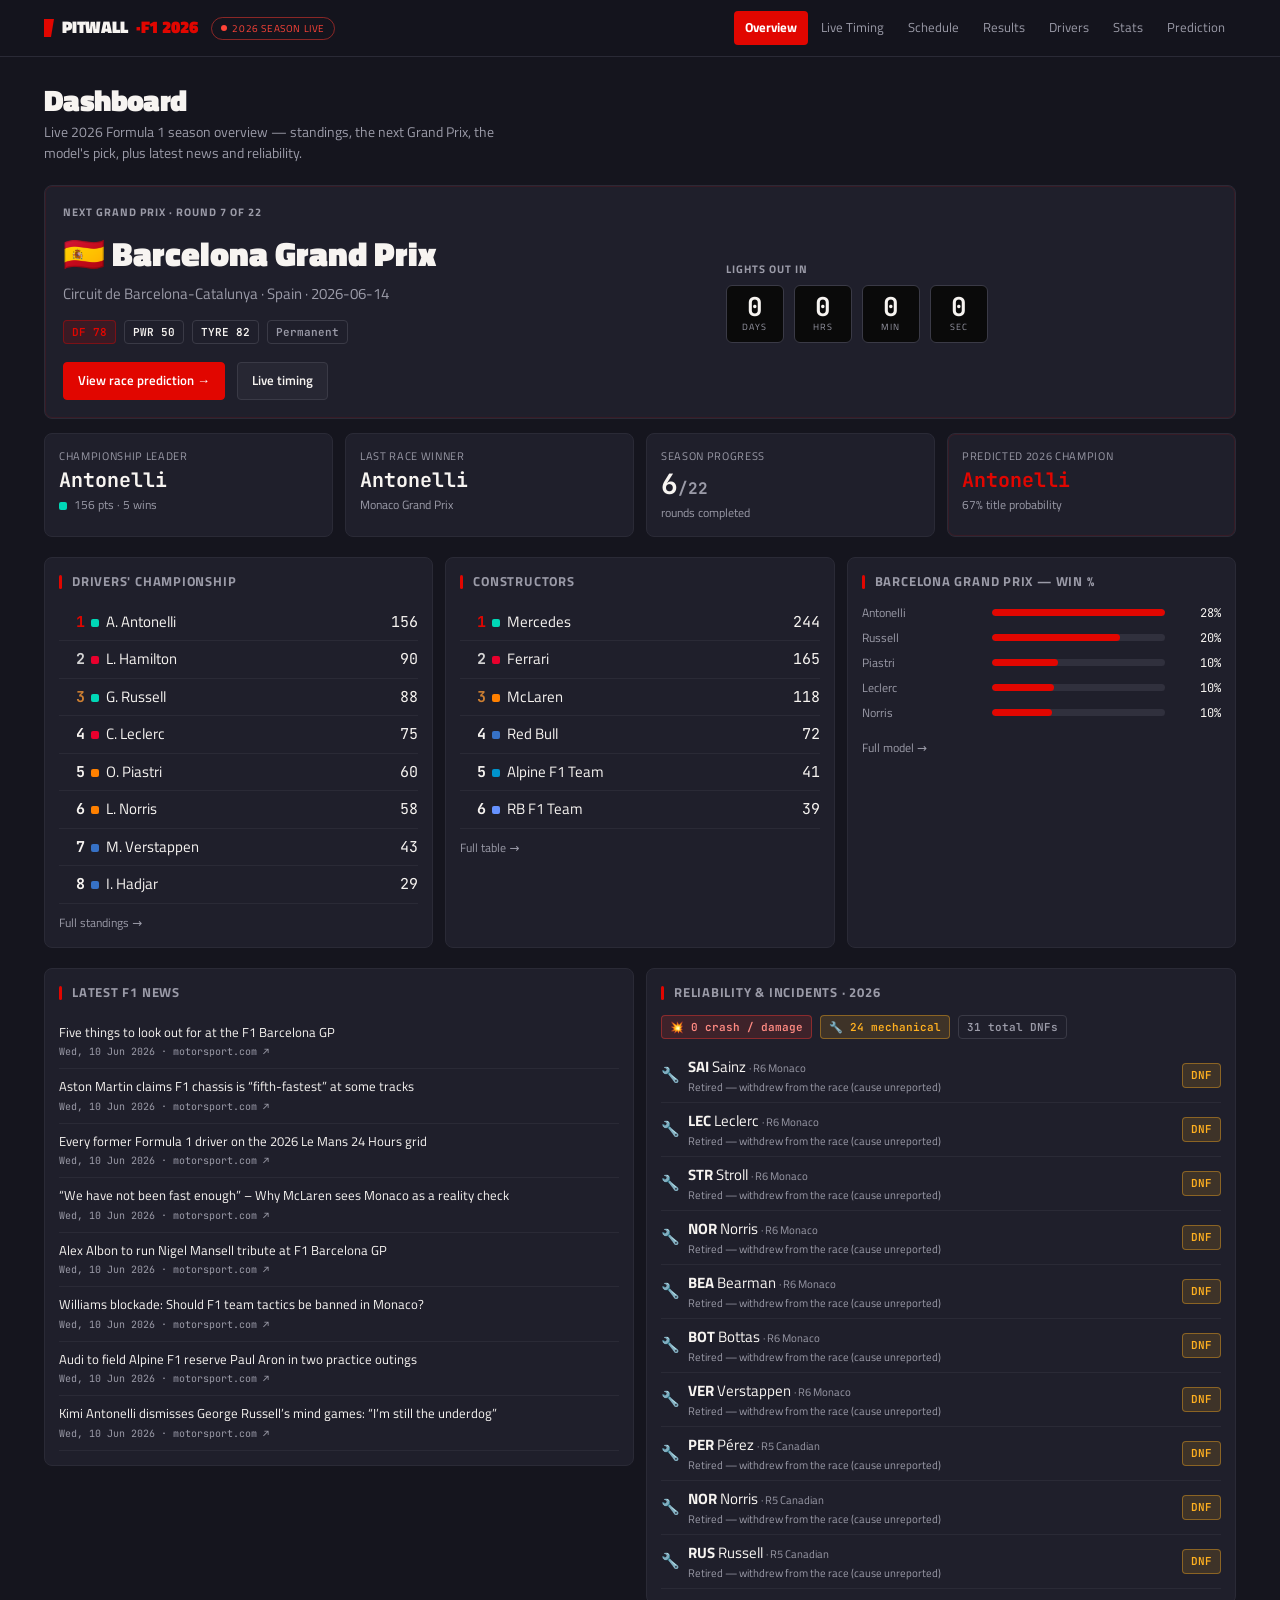
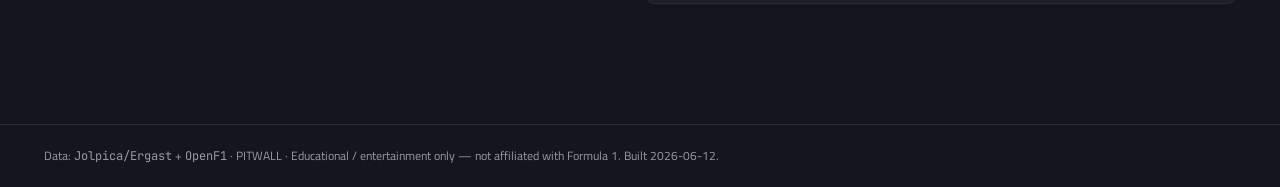
==== site/index.html @ 243bbf62 "PITWALL F1 2026 dashboard — live data, race replay, prediction model, daily auto-refresh Co-Authored" ====
<!DOCTYPE html>
<html lang="en">
<head>
<meta charset="utf-8">
<meta name="viewport" content="width=device-width,initial-scale=1">
<title>PITWALL F1 · Dashboard</title>
<link rel="preconnect" href="https://fonts.googleapis.com">
<link rel="preconnect" href="https://fonts.gstatic.com" crossorigin>
<link href="https://fonts.googleapis.com/css2?family=Titillium+Web:wght@400;600;700;900&family=JetBrains+Mono:wght@500;700&display=swap" rel="stylesheet">
<link rel="stylesheet" href="assets/theme.css">

</head>
<body>
<header><div class="wrap hbar">
  <a class="logo" href="index.html"><span class="sq"></span>PITWALL<span class="mk">·F1 2026</span></a>
  <span class="live-badge">2026 Season Live</span>
  <button class="menu-btn" onclick="toggleMenu()">≡</button>
  <nav class="tabs"><a href="index.html" class="active">Overview</a><a href="live-timing.html">Live Timing</a><a href="schedule.html">Schedule</a><a href="results.html">Results</a><a href="drivers.html">Drivers</a><a href="driver-stats.html">Stats</a><a href="prediction.html">Prediction</a></nav>
</div></header>
<main><div class="wrap">
<div class="page-head"><div><h1>Dashboard</h1><p>Live 2026 Formula 1 season overview — standings, the next Grand Prix, the model's pick, plus latest news and reliability.</p></div></div>
    <div class="card glow card-pad" style="display:grid;grid-template-columns:1.3fr 1fr;gap:24px;align-items:center">
      <div>
        <div class="caps">Next Grand Prix · Round 7 of 22</div>
        <h1 style="font-size:34px;font-weight:800;margin:8px 0 4px">🇪🇸 Barcelona Grand Prix</h1>
        <div class="muted">Circuit de Barcelona-Catalunya · Spain · 2026-06-14</div>
        <div class="flex gap8 wrap-f" style="margin-top:14px">
          <span class="chip lime">DF 78</span>
          <span class="chip">PWR 50</span>
          <span class="chip">TYRE 82</span>
          <span class="chip dim">Permanent</span>
        </div>
        <div style="margin-top:18px" class="flex gap12 wrap-f">
          <a class="btn primary" href="prediction.html">View race prediction →</a>
          <a class="btn" href="live-timing.html">Live timing</a>
        </div>
      </div>
      <div>
        <div class="caps" style="margin-bottom:8px">Lights out in</div>
        <div class="countdown" id="cd"></div>
      </div>
    </div>
    <div class="grid g4" style="margin-top:14px">
      <div class="card kpi"><span class="k-label">Championship Leader</span>
        <span class="k-val sm">Antonelli</span>
        <span class="k-sub"><span class="teamdot" style="--c:#00D7B6"></span>156 pts · 5 wins</span></div>
      <div class="card kpi"><span class="k-label">Last Race Winner</span>
        <span class="k-val sm">Antonelli</span>
        <span class="k-sub">Monaco Grand Prix</span></div>
      <div class="card kpi"><span class="k-label">Season Progress</span>
        <span class="k-val">6<span class="muted" style="font-size:16px">/22</span></span>
        <span class="k-sub">rounds completed</span></div>
      <div class="card kpi glow"><span class="k-label">Predicted 2026 Champion</span>
        <span class="k-val sm lime">Antonelli</span>
        <span class="k-sub">67% title probability</span></div>
    </div>
    <div class="grid g3" style="margin-top:20px">
      <div class="card"><div class="sec-title" style="margin-top:0">Drivers' Championship</div><div class="row" style="display:grid;grid-template-columns:24px 1fr auto;gap:8px;align-items:center;padding:7px 0;border-bottom:1px solid var(--outline-2)"><span class="pos pos-1">1</span><span><span class="teamdot" style="--c:#00D7B6"></span>A. Antonelli</span><span class="mono">156</span></div><div class="row" style="display:grid;grid-template-columns:24px 1fr auto;gap:8px;align-items:center;padding:7px 0;border-bottom:1px solid var(--outline-2)"><span class="pos pos-2">2</span><span><span class="teamdot" style="--c:#E8002D"></span>L. Hamilton</span><span class="mono">90</span></div><div class="row" style="display:grid;grid-template-columns:24px 1fr auto;gap:8px;align-items:center;padding:7px 0;border-bottom:1px solid var(--outline-2)"><span class="pos pos-3">3</span><span><span class="teamdot" style="--c:#00D7B6"></span>G. Russell</span><span class="mono">88</span></div><div class="row" style="display:grid;grid-template-columns:24px 1fr auto;gap:8px;align-items:center;padding:7px 0;border-bottom:1px solid var(--outline-2)"><span class="pos pos-0">4</span><span><span class="teamdot" style="--c:#E8002D"></span>C. Leclerc</span><span class="mono">75</span></div><div class="row" style="display:grid;grid-template-columns:24px 1fr auto;gap:8px;align-items:center;padding:7px 0;border-bottom:1px solid var(--outline-2)"><span class="pos pos-0">5</span><span><span class="teamdot" style="--c:#FF8000"></span>O. Piastri</span><span class="mono">60</span></div><div class="row" style="display:grid;grid-template-columns:24px 1fr auto;gap:8px;align-items:center;padding:7px 0;border-bottom:1px solid var(--outline-2)"><span class="pos pos-0">6</span><span><span class="teamdot" style="--c:#FF8000"></span>L. Norris</span><span class="mono">58</span></div><div class="row" style="display:grid;grid-template-columns:24px 1fr auto;gap:8px;align-items:center;padding:7px 0;border-bottom:1px solid var(--outline-2)"><span class="pos pos-0">7</span><span><span class="teamdot" style="--c:#3671C6"></span>M. Verstappen</span><span class="mono">43</span></div><div class="row" style="display:grid;grid-template-columns:24px 1fr auto;gap:8px;align-items:center;padding:7px 0;border-bottom:1px solid var(--outline-2)"><span class="pos pos-0">8</span><span><span class="teamdot" style="--c:#3671C6"></span>I. Hadjar</span><span class="mono">29</span></div>
        <a class="muted" style="font-size:12px;display:inline-block;margin-top:10px" href="results.html#standings">Full standings →</a></div>
      <div class="card"><div class="sec-title" style="margin-top:0">Constructors</div><div class="row" style="display:grid;grid-template-columns:24px 1fr auto;gap:8px;align-items:center;padding:7px 0;border-bottom:1px solid var(--outline-2)"><span class="pos pos-1">1</span><span><span class="teamdot" style="--c:#00D7B6"></span>Mercedes</span><span class="mono">244</span></div><div class="row" style="display:grid;grid-template-columns:24px 1fr auto;gap:8px;align-items:center;padding:7px 0;border-bottom:1px solid var(--outline-2)"><span class="pos pos-2">2</span><span><span class="teamdot" style="--c:#E8002D"></span>Ferrari</span><span class="mono">165</span></div><div class="row" style="display:grid;grid-template-columns:24px 1fr auto;gap:8px;align-items:center;padding:7px 0;border-bottom:1px solid var(--outline-2)"><span class="pos pos-3">3</span><span><span class="teamdot" style="--c:#FF8000"></span>McLaren</span><span class="mono">118</span></div><div class="row" style="display:grid;grid-template-columns:24px 1fr auto;gap:8px;align-items:center;padding:7px 0;border-bottom:1px solid var(--outline-2)"><span class="pos pos-0">4</span><span><span class="teamdot" style="--c:#3671C6"></span>Red Bull</span><span class="mono">72</span></div><div class="row" style="display:grid;grid-template-columns:24px 1fr auto;gap:8px;align-items:center;padding:7px 0;border-bottom:1px solid var(--outline-2)"><span class="pos pos-0">5</span><span><span class="teamdot" style="--c:#0093CC"></span>Alpine F1 Team</span><span class="mono">41</span></div><div class="row" style="display:grid;grid-template-columns:24px 1fr auto;gap:8px;align-items:center;padding:7px 0;border-bottom:1px solid var(--outline-2)"><span class="pos pos-0">6</span><span><span class="teamdot" style="--c:#6692FF"></span>RB F1 Team</span><span class="mono">39</span></div>
        <a class="muted" style="font-size:12px;display:inline-block;margin-top:10px" href="results.html#standings">Full table →</a></div>
      <div class="card"><div class="sec-title" style="margin-top:0">Barcelona Grand Prix — Win %</div><div class="barrow"><span class="blabel">Antonelli</span><span class="bar "><i style="width:100%"></i></span><span class="bval">28%</span></div><div class="barrow"><span class="blabel">Russell</span><span class="bar "><i style="width:74%"></i></span><span class="bval">20%</span></div><div class="barrow"><span class="blabel">Piastri</span><span class="bar "><i style="width:38%"></i></span><span class="bval">10%</span></div><div class="barrow"><span class="blabel">Leclerc</span><span class="bar "><i style="width:36%"></i></span><span class="bval">10%</span></div><div class="barrow"><span class="blabel">Norris</span><span class="bar "><i style="width:35%"></i></span><span class="bval">10%</span></div>
        <a class="muted" style="font-size:12px;display:inline-block;margin-top:10px" href="prediction.html">Full model →</a></div>
    </div>
    <div class="grid g2" style="margin-top:20px;align-items:start">
      <div class="card"><div class="sec-title" style="margin-top:0">Latest F1 News</div>
        <a class="ev" href="https://www.motorsport.com/f1/news/five-things-to-look-out-for-at-the-f1-barcelona-gp/10828871/?utm_source=RSS&amp;utm_medium=referral&amp;utm_campaign=RSS-F1&amp;utm_term=News&amp;utm_content=www" target="_blank" rel="noopener noreferrer" style="display:block;padding:9px 0;border-bottom:1px solid var(--outline-2);text-decoration:none"><div style="font-size:13px;line-height:1.35">Five things to look out for at the F1 Barcelona GP</div><div class="muted mono" style="font-size:10px;margin-top:3px">Wed, 10 Jun 2026 · motorsport.com ↗</div></a><a class="ev" href="https://www.motorsport.com/f1/news/aston-martin-our-f1-chassis-is-fifth-fastest-at-some-tracks/10828533/?utm_source=RSS&amp;utm_medium=referral&amp;utm_campaign=RSS-F1&amp;utm_term=News&amp;utm_content=www" target="_blank" rel="noopener noreferrer" style="display:block;padding:9px 0;border-bottom:1px solid var(--outline-2);text-decoration:none"><div style="font-size:13px;line-height:1.35">Aston Martin claims F1 chassis is “fifth-fastest” at some tracks</div><div class="muted mono" style="font-size:10px;margin-top:3px">Wed, 10 Jun 2026 · motorsport.com ↗</div></a><a class="ev" href="https://www.motorsport.com/wec/news/all-former-formula-1-drivers-on-the-2026-le-mans-24-hours-grid/10828816/?utm_source=RSS&amp;utm_medium=referral&amp;utm_campaign=RSS-F1&amp;utm_term=News&amp;utm_content=www" target="_blank" rel="noopener noreferrer" style="display:block;padding:9px 0;border-bottom:1px solid var(--outline-2);text-decoration:none"><div style="font-size:13px;line-height:1.35">Every former Formula 1 driver on the 2026 Le Mans 24 Hours grid</div><div class="muted mono" style="font-size:10px;margin-top:3px">Wed, 10 Jun 2026 · motorsport.com ↗</div></a><a class="ev" href="https://www.motorsport.com/f1/news/we-have-not-been-fast-enough-why-mclaren-sees-monaco-as-a-reality-check/10828561/?utm_source=RSS&amp;utm_medium=referral&amp;utm_campaign=RSS-F1&amp;utm_term=News&amp;utm_content=www" target="_blank" rel="noopener noreferrer" style="display:block;padding:9px 0;border-bottom:1px solid var(--outline-2);text-decoration:none"><div style="font-size:13px;line-height:1.35">“We have not been fast enough” – Why McLaren sees Monaco as a reality check</div><div class="muted mono" style="font-size:10px;margin-top:3px">Wed, 10 Jun 2026 · motorsport.com ↗</div></a><a class="ev" href="https://www.motorsport.com/f1/news/alex-albon-to-run-nigel-mansell-tribute-at-f1-barcelona-gp/10828786/?utm_source=RSS&amp;utm_medium=referral&amp;utm_campaign=RSS-F1&amp;utm_term=News&amp;utm_content=www" target="_blank" rel="noopener noreferrer" style="display:block;padding:9px 0;border-bottom:1px solid var(--outline-2);text-decoration:none"><div style="font-size:13px;line-height:1.35">Alex Albon to run Nigel Mansell tribute at F1 Barcelona GP</div><div class="muted mono" style="font-size:10px;margin-top:3px">Wed, 10 Jun 2026 · motorsport.com ↗</div></a><a class="ev" href="https://www.motorsport.com/f1/news/williams-blockade-should-team-tactics-be-banned-in-monaco/10828752/?utm_source=RSS&amp;utm_medium=referral&amp;utm_campaign=RSS-F1&amp;utm_term=News&amp;utm_content=www" target="_blank" rel="noopener noreferrer" style="display:block;padding:9px 0;border-bottom:1px solid var(--outline-2);text-decoration:none"><div style="font-size:13px;line-height:1.35">Williams blockade: Should F1 team tactics be banned in Monaco?</div><div class="muted mono" style="font-size:10px;margin-top:3px">Wed, 10 Jun 2026 · motorsport.com ↗</div></a><a class="ev" href="https://www.motorsport.com/f1/news/audi-to-field-alpine-reserve-paul-aaron-in-two-formula-1-fp1-outings/10828745/?utm_source=RSS&amp;utm_medium=referral&amp;utm_campaign=RSS-F1&amp;utm_term=News&amp;utm_content=www" target="_blank" rel="noopener noreferrer" style="display:block;padding:9px 0;border-bottom:1px solid var(--outline-2);text-decoration:none"><div style="font-size:13px;line-height:1.35">Audi to field Alpine F1 reserve Paul Aron in two practice outings</div><div class="muted mono" style="font-size:10px;margin-top:3px">Wed, 10 Jun 2026 · motorsport.com ↗</div></a><a class="ev" href="https://www.motorsport.com/f1/news/kimi-antonelli-hits-back-at-george-russells-mind-games-im-still-the-underdog/10828644/?utm_source=RSS&amp;utm_medium=referral&amp;utm_campaign=RSS-F1&amp;utm_term=News&amp;utm_content=www" target="_blank" rel="noopener noreferrer" style="display:block;padding:9px 0;border-bottom:1px solid var(--outline-2);text-decoration:none"><div style="font-size:13px;line-height:1.35">Kimi Antonelli dismisses George Russell’s mind games: “I’m still the underdog”</div><div class="muted mono" style="font-size:10px;margin-top:3px">Wed, 10 Jun 2026 · motorsport.com ↗</div></a></div>
      <div class="card"><div class="sec-title" style="margin-top:0">Reliability &amp; Incidents · 2026</div>
        <div class="flex gap8 wrap-f" style="margin-bottom:10px">
          <span class="chip red">💥 0 crash / damage</span>
          <span class="chip amber">🔧 24 mechanical</span>
          <span class="chip dim">31 total DNFs</span>
        </div>
        <div class="ev" style="display:flex;gap:8px;padding:7px 0;border-bottom:1px solid var(--outline-2);align-items:center"><span>🔧</span><span style="flex:1"><b>SAI</b> Sainz <span class="muted" style="font-size:11px">· R6 Monaco</span><div class="muted" style="font-size:11px">Retired — withdrew from the race (cause unreported)</div></span><span class="chip amber">DNF</span></div><div class="ev" style="display:flex;gap:8px;padding:7px 0;border-bottom:1px solid var(--outline-2);align-items:center"><span>🔧</span><span style="flex:1"><b>LEC</b> Leclerc <span class="muted" style="font-size:11px">· R6 Monaco</span><div class="muted" style="font-size:11px">Retired — withdrew from the race (cause unreported)</div></span><span class="chip amber">DNF</span></div><div class="ev" style="display:flex;gap:8px;padding:7px 0;border-bottom:1px solid var(--outline-2);align-items:center"><span>🔧</span><span style="flex:1"><b>STR</b> Stroll <span class="muted" style="font-size:11px">· R6 Monaco</span><div class="muted" style="font-size:11px">Retired — withdrew from the race (cause unreported)</div></span><span class="chip amber">DNF</span></div><div class="ev" style="display:flex;gap:8px;padding:7px 0;border-bottom:1px solid var(--outline-2);align-items:center"><span>🔧</span><span style="flex:1"><b>NOR</b> Norris <span class="muted" style="font-size:11px">· R6 Monaco</span><div class="muted" style="font-size:11px">Retired — withdrew from the race (cause unreported)</div></span><span class="chip amber">DNF</span></div><div class="ev" style="display:flex;gap:8px;padding:7px 0;border-bottom:1px solid var(--outline-2);align-items:center"><span>🔧</span><span style="flex:1"><b>BEA</b> Bearman <span class="muted" style="font-size:11px">· R6 Monaco</span><div class="muted" style="font-size:11px">Retired — withdrew from the race (cause unreported)</div></span><span class="chip amber">DNF</span></div><div class="ev" style="display:flex;gap:8px;padding:7px 0;border-bottom:1px solid var(--outline-2);align-items:center"><span>🔧</span><span style="flex:1"><b>BOT</b> Bottas <span class="muted" style="font-size:11px">· R6 Monaco</span><div class="muted" style="font-size:11px">Retired — withdrew from the race (cause unreported)</div></span><span class="chip amber">DNF</span></div><div class="ev" style="display:flex;gap:8px;padding:7px 0;border-bottom:1px solid var(--outline-2);align-items:center"><span>🔧</span><span style="flex:1"><b>VER</b> Verstappen <span class="muted" style="font-size:11px">· R6 Monaco</span><div class="muted" style="font-size:11px">Retired — withdrew from the race (cause unreported)</div></span><span class="chip amber">DNF</span></div><div class="ev" style="display:flex;gap:8px;padding:7px 0;border-bottom:1px solid var(--outline-2);align-items:center"><span>🔧</span><span style="flex:1"><b>PER</b> Pérez <span class="muted" style="font-size:11px">· R5 Canadian</span><div class="muted" style="font-size:11px">Retired — withdrew from the race (cause unreported)</div></span><span class="chip amber">DNF</span></div><div class="ev" style="display:flex;gap:8px;padding:7px 0;border-bottom:1px solid var(--outline-2);align-items:center"><span>🔧</span><span style="flex:1"><b>NOR</b> Norris <span class="muted" style="font-size:11px">· R5 Canadian</span><div class="muted" style="font-size:11px">Retired — withdrew from the race (cause unreported)</div></span><span class="chip amber">DNF</span></div><div class="ev" style="display:flex;gap:8px;padding:7px 0;border-bottom:1px solid var(--outline-2);align-items:center"><span>🔧</span><span style="flex:1"><b>RUS</b> Russell <span class="muted" style="font-size:11px">· R5 Canadian</span><div class="muted" style="font-size:11px">Retired — withdrew from the race (cause unreported)</div></span><span class="chip amber">DNF</span></div>
      </div>
    </div>
</div></main>
<footer><div class="wrap">
  Data: <span class="mono">Jolpica/Ergast</span> + <span class="mono">OpenF1</span> ·
  PITWALL · Educational / entertainment only — not affiliated with Formula 1.
  Built 2026-06-12.
</div></footer>

<script src="assets/app.js"></script>
<script>var T=Date.parse('2026-06-14T13:00:00+00:00');function tick(){var s=Math.max(0,(T-Date.now())/1000);var dd=Math.floor(s/86400),h=Math.floor(s%86400/3600),m=Math.floor(s%3600/60),ss=Math.floor(s%60);var c=document.getElementById('cd');if(!c)return;c.innerHTML=[['Days',dd],['Hrs',h],['Min',m],['Sec',ss]].map(function(x){return '<div class=\'cd-cell\'><div class=\'v\'>'+x[1]+'</div><div class=\'l\'>'+x[0]+'</div></div>'}).join('');}tick();setInterval(tick,1000);</script>
</body>
</html>
---- site/assets/theme.css ----
/* ════════════════════════════════════════════════════════════════════════
   PITWALL — F1·26 design system
   formula1.com-inspired: F1 Red on carbon dark (#15151E), Titillium Web
   (closest open face to F1's display font) / JetBrains Mono for data.
   NOTE: --lime is the legacy token name for the PRIMARY ACCENT — it now
   carries F1 Red (#E10600) everywhere.
   ════════════════════════════════════════════════════════════════════════ */
:root{
  --bg:#15151E; --l1:#1F1F2B; --l2:#272733; --l3:#30303D;
  --on:#F7F4F1; --muted:#9B9BA8; --outline:#3a3a46; --outline-2:#2A2A36;
  --lime:#E10600; --lime2:#FF1801; --green:#27D45F; --red:#FF4438;
  --amber:#FFB020; --blue:#4781D7;
  --r-sm:4px; --r-md:6px; --r-lg:8px; --r-xl:12px;
  --maxw:1240px;
}
*{box-sizing:border-box;margin:0;padding:0}
html{scroll-behavior:smooth}
body{background:var(--bg);color:var(--on);font-family:'Titillium Web',system-ui,sans-serif;
  font-size:15px;line-height:1.5;-webkit-font-smoothing:antialiased}
a{color:inherit;text-decoration:none}
h1,h2,h3,.sora{font-family:'Titillium Web',sans-serif}
.mono{font-family:'JetBrains Mono',monospace}
.caps{font-family:'Titillium Web';font-weight:700;font-size:11px;letter-spacing:.09em;
  text-transform:uppercase;color:var(--muted)}
.wrap{max-width:var(--maxw);margin:0 auto;padding:0 24px}
.muted{color:var(--muted)} .lime{color:var(--lime)} .green{color:var(--green)}
.red{color:var(--red)} .right{text-align:right} .center{text-align:center}
.nowrap{white-space:nowrap}

/* ── header / nav ───────────────────────────────────────────────────────── */
header{position:sticky;top:0;z-index:100;backdrop-filter:blur(20px);
  background:rgba(21,21,30,.88);border-bottom:1px solid #2A2A36}
.hbar{display:flex;align-items:center;gap:14px;height:56px}
.logo{font-family:'Titillium Web';font-weight:800;font-size:17px;letter-spacing:-.01em;
  display:flex;align-items:center;gap:8px}
.logo .mk{color:var(--lime)}
.logo .sq{width:10px;height:18px;background:var(--lime);
  clip-path:polygon(0 0,100% 0,70% 100%,0% 100%);display:inline-block}
.live-badge{font-size:10px;color:var(--red);border:1px solid rgba(255,59,48,.5);
  border-radius:999px;padding:3px 9px;letter-spacing:.06em;text-transform:uppercase;
  animation:pulse 2s infinite;display:inline-flex;gap:5px;align-items:center}
.live-badge::before{content:"";width:6px;height:6px;border-radius:50%;background:var(--red)}
@keyframes pulse{0%,100%{opacity:1}50%{opacity:.45}}
nav.tabs{margin-left:auto;display:flex;gap:2px;flex-wrap:wrap}
nav.tabs a{color:var(--muted);font-size:13px;padding:7px 11px;border-radius:var(--r-sm);
  transition:.15s;white-space:nowrap}
nav.tabs a:hover{color:var(--on);background:var(--l1)}
nav.tabs a.active{color:#fff;background:var(--lime);font-weight:700}
.menu-btn{display:none;margin-left:auto;background:var(--l1);border:1px solid var(--outline);
  color:var(--on);border-radius:var(--r-sm);padding:6px 10px;font-size:18px;cursor:pointer}

/* ── page scaffolding ───────────────────────────────────────────────────── */
main{padding:28px 0 80px}
.page-head{display:flex;align-items:flex-end;justify-content:space-between;
  gap:16px;margin-bottom:22px;flex-wrap:wrap}
.page-head h1{font-size:30px;font-weight:800;letter-spacing:-.02em;line-height:1.05}
.page-head p{color:var(--muted);font-size:14px;margin-top:4px;max-width:60ch}
.sec-title{font-family:'Titillium Web';font-weight:700;font-size:13px;letter-spacing:.06em;
  text-transform:uppercase;color:var(--muted);margin:26px 0 12px;
  display:flex;align-items:center;gap:10px}
.sec-title::before{content:"";width:3px;height:14px;background:var(--lime);border-radius:2px}

/* ── cards / grid ───────────────────────────────────────────────────────── */
.grid{display:grid;gap:12px}
.g2{grid-template-columns:repeat(2,1fr)} .g3{grid-template-columns:repeat(3,1fr)}
.g4{grid-template-columns:repeat(4,1fr)} .g6{grid-template-columns:repeat(6,1fr)}
.card{background:var(--l1);border:1px solid var(--outline-2);border-radius:var(--r-lg);
  padding:14px}
.card.glow{box-shadow:inset 0 0 0 1px rgba(225,6,0,.12)}
.card-pad{padding:18px}
.kpi{display:flex;flex-direction:column;gap:6px}
.kpi .k-label{font-size:11px;letter-spacing:.06em;text-transform:uppercase;color:var(--muted)}
.kpi .k-val{font-family:'JetBrains Mono';font-size:28px;font-weight:700;line-height:1}
.kpi .k-sub{font-size:12px;color:var(--muted)}
.kpi .k-val.sm{font-size:20px}

/* ── chips / badges ─────────────────────────────────────────────────────── */
.chip{display:inline-flex;align-items:center;gap:5px;font-family:'JetBrains Mono';
  font-size:11px;font-weight:600;padding:3px 8px;border-radius:var(--r-sm);
  border:1px solid var(--outline);color:var(--on);white-space:nowrap}
.chip.lime{background:rgba(225,6,0,.14);border-color:rgba(225,6,0,.4);color:var(--lime)}
.chip.green{background:rgba(0,255,102,.14);border-color:rgba(0,255,102,.4);color:var(--green)}
.chip.red{background:rgba(255,59,48,.14);border-color:rgba(255,59,48,.4);color:#ff8a82}
.chip.amber{background:rgba(255,176,32,.14);border-color:rgba(255,176,32,.4);color:var(--amber)}
.chip.dim{color:var(--muted)}
/* tyre compounds */
.tyre{display:inline-flex;align-items:center;justify-content:center;width:22px;height:22px;
  border-radius:50%;font-family:'JetBrains Mono';font-size:10px;font-weight:700;
  border:2px solid;background:#111}
.tyre.SOFT{border-color:#ff3b30;color:#ff6b62}
.tyre.MEDIUM{border-color:#ffd60a;color:#ffe14d}
.tyre.HARD{border-color:#e5e2e1;color:#fff}
.tyre.INTERMEDIATE{border-color:#00d563;color:#3dffa0}
.tyre.WET{border-color:#3b9bff;color:#7bc0ff}

/* driver number badge avatar (photos aren't in the API) */
.dbadge{width:44px;height:44px;border-radius:var(--r-md);display:flex;align-items:center;
  justify-content:center;font-family:'JetBrains Mono';font-weight:700;font-size:18px;
  color:#fff;position:relative;flex:0 0 auto;
  background:linear-gradient(135deg,var(--c,#333),#111);border:1px solid rgba(255,255,255,.12)}
.dbadge.lg{width:72px;height:72px;font-size:30px;border-radius:var(--r-lg)}
.dbadge .bar{position:absolute;left:0;top:0;bottom:0;width:4px;background:var(--c,#888);
  border-radius:var(--r-md) 0 0 var(--r-md)}

/* ── tables ─────────────────────────────────────────────────────────────── */
.tbl-wrap{overflow-x:auto;border:1px solid var(--outline-2);border-radius:var(--r-lg)}
table{border-collapse:collapse;width:100%;font-size:13px}
thead th{font-family:'Titillium Web';font-weight:700;font-size:10.5px;letter-spacing:.07em;
  text-transform:uppercase;color:var(--muted);text-align:left;padding:10px 12px;
  background:var(--l1);position:sticky;top:0;border-bottom:1px solid var(--outline)}
tbody td{padding:9px 12px;border-bottom:1px solid var(--outline-2)}
tbody tr:hover{background:rgba(255,255,255,.02)}
tbody tr:last-child td{border-bottom:none}
#rwrap table{table-layout:fixed}
#rwrap td{overflow:hidden;text-overflow:ellipsis;white-space:nowrap}
td.num,th.num{font-family:'JetBrains Mono';text-align:right}
.pos{font-family:'JetBrains Mono';font-weight:700;width:26px;display:inline-block;text-align:right}
.pos-1{color:var(--lime)} .pos-2{color:#d4d4d4} .pos-3{color:#cd7f32}
.teamdot{width:8px;height:8px;border-radius:2px;display:inline-block;margin-right:7px;
  vertical-align:middle;background:var(--c,#888)}

/* ── bars (factor / progress) ───────────────────────────────────────────── */
.bar{height:7px;background:var(--l3);border-radius:999px;overflow:hidden}
.bar > i{display:block;height:100%;border-radius:999px;background:var(--lime)}
.bar.green > i{background:var(--green)}
.barrow{display:grid;grid-template-columns:120px 1fr 46px;gap:10px;align-items:center;
  margin:7px 0;font-size:12px}
.barrow .blabel{color:var(--muted)} .barrow .bval{font-family:'JetBrains Mono';text-align:right}

/* ── buttons / inputs / tabs ────────────────────────────────────────────── */
.btn{font-family:'Titillium Web';font-weight:600;font-size:13px;border-radius:var(--r-sm);
  padding:8px 14px;cursor:pointer;border:1px solid var(--outline);background:var(--l2);
  color:var(--on);transition:.15s}
.btn:hover{border-color:var(--lime);color:var(--lime)}
.btn.primary{background:var(--lime);color:#fff;border-color:var(--lime)}
.btn.primary:hover{filter:brightness(1.15);color:#fff}
.btn.icon{padding:8px 12px}
select,input[type=text],input[type=search]{background:#0a0a0a;border:1px solid var(--outline);
  color:var(--on);border-radius:var(--r-sm);padding:8px 11px;font-size:13px;font-family:Inter}
select:focus,input:focus{outline:none;border-color:var(--lime)}
.seg{display:inline-flex;background:var(--l1);border:1px solid var(--outline);
  border-radius:var(--r-md);padding:3px;gap:2px}
.seg button{background:transparent;border:none;color:var(--muted);font-family:'Titillium Web';
  font-weight:600;font-size:12px;padding:6px 14px;border-radius:var(--r-sm);cursor:pointer}
.seg button.active{background:var(--lime);color:#0c0c0c}
.toolbar{display:flex;gap:10px;flex-wrap:wrap;align-items:center;margin-bottom:16px}

/* ── countdown ──────────────────────────────────────────────────────────── */
.countdown{display:flex;gap:10px}
.cd-cell{background:#0a0a0a;border:1px solid var(--outline);border-radius:var(--r-md);
  padding:8px 12px;text-align:center;min-width:58px}
.cd-cell .v{font-family:'JetBrains Mono';font-size:26px;font-weight:700;line-height:1}
.cd-cell .l{font-size:9px;letter-spacing:.1em;text-transform:uppercase;color:var(--muted)}

/* ── f1-race-replay canvas port ─────────────────────────────────────────── */
.replay-shell{border:1px solid var(--outline-2);border-radius:var(--r-lg);overflow:hidden;
  background:#000}
#replay{display:block;width:100%;height:78vh;min-height:560px;outline:none;cursor:crosshair}

/* ── cockpit replay stage (live timing) ─────────────────────────────────── */
.stage{position:relative;height:74vh;min-height:540px;border-radius:var(--r-lg);
  overflow:hidden;border:1px solid var(--outline-2);
  background:radial-gradient(130% 130% at 50% 0,#191923,#0d0d13)}
.stage #trackmap{position:absolute;top:0;bottom:0;left:256px;width:calc(100% - 264px);height:100%}
.stage.board-off #trackmap{left:0;width:100%}
.stage.board-off .stage-board{display:none}
.stage.board-off #boardShow{display:block !important}
.stage-top{position:absolute;top:12px;left:50%;transform:translateX(-50%);z-index:30;
  display:flex;gap:10px;align-items:center;flex-wrap:wrap;justify-content:center}
.stage-lap{font-size:15px;font-weight:700;color:#fff;background:rgba(225,6,0,.85);
  padding:4px 12px;border-radius:var(--r-sm);letter-spacing:.05em}
.stage-clock{font-size:13px;color:var(--on);background:rgba(15,15,22,.8);
  border:1px solid var(--outline-2);padding:4px 10px;border-radius:var(--r-sm)}
.stage-flag{position:absolute;top:52px;left:50%;transform:translateX(-50%);z-index:30;margin:0}
.stage-board{position:absolute;left:12px;top:12px;bottom:86px;width:236px;z-index:20;
  overflow-y:auto;background:rgba(13,13,19,.82);backdrop-filter:blur(10px);
  border:1px solid var(--outline-2);border-radius:var(--r-lg);padding:8px}
.stage-board .lt-leader{font-size:11.5px}
.stage-board .lt-leader .row{grid-template-columns:18px 8px 1fr auto;padding:4px 2px}
.stage-board .lt-leader .row .muted{display:none}
.stage-controls{position:absolute;left:0;right:0;bottom:0;z-index:30;padding:10px 14px 12px;
  background:linear-gradient(transparent,rgba(8,8,12,.94) 40%)}
.stage-controls input[type=range]{width:100%;accent-color:var(--lime);display:block}
.stage-load{position:absolute;inset:0;z-index:40;display:flex;flex-direction:column;gap:14px;
  align-items:center;justify-content:center;background:rgba(13,13,19,.82);backdrop-filter:blur(6px);
  font-family:'Titillium Web';font-weight:700;font-size:15px;letter-spacing:.04em}
.spinner{width:34px;height:34px;border-radius:50%;border:3px solid var(--l3);
  border-top-color:var(--lime);animation:spin 0.9s linear infinite}
@keyframes spin{to{transform:rotate(360deg)}}
@media(max-width:900px){.stage-board{display:none}.stage{height:60vh;min-height:420px}
  .stage #trackmap{left:0;width:100%}}

/* ── live-timing track + playback ───────────────────────────────────────── */
.lt-grid{display:grid;grid-template-columns:1.55fr 1fr;gap:14px;align-items:start}
.trackbox{background:radial-gradient(120% 120% at 50% 0,#161616,#0c0c0c);
  border:1px solid var(--outline-2);border-radius:var(--r-lg);padding:8px;position:relative}
#trackmap{width:100%;height:auto;display:block}
.track-line{fill:none;stroke:#3a3a3a;stroke-width:7;stroke-linecap:round;stroke-linejoin:round}
.track-edge{fill:none;stroke:#1f1f1f;stroke-width:11;stroke-linecap:round;stroke-linejoin:round}
.car-dot{stroke:#000;stroke-width:1.2}
.car-lbl{font-family:'JetBrains Mono';font-size:7px;fill:#fff;font-weight:700;
  text-anchor:middle;dominant-baseline:middle;pointer-events:none}
.corner-lbl{font-family:'JetBrains Mono';font-size:9px;fill:var(--muted);font-weight:700;
  text-anchor:middle;dominant-baseline:middle;pointer-events:none;opacity:.8}
.playbar{display:flex;align-items:center;gap:12px;margin-top:10px;flex-wrap:wrap}
.playbar input[type=range]{flex:1;min-width:160px;accent-color:var(--lime)}
.flag-banner{padding:8px 12px;border-radius:var(--r-md);font-family:'Titillium Web';font-weight:700;
  font-size:13px;letter-spacing:.04em;display:none;align-items:center;gap:8px;margin-bottom:10px}
.flag-banner.show{display:flex}
.flag-green{background:rgba(0,255,102,.15);color:var(--green);border:1px solid rgba(0,255,102,.4)}
.flag-yellow{background:rgba(255,214,10,.15);color:#ffe14d;border:1px solid rgba(255,214,10,.4)}
.flag-sc{background:rgba(255,176,32,.18);color:var(--amber);border:1px solid rgba(255,176,32,.5)}
.flag-red{background:rgba(255,59,48,.18);color:#ff8a82;border:1px solid rgba(255,59,48,.5)}
.lt-leader{font-size:12.5px}
.lt-leader .row{display:grid;grid-template-columns:22px 8px 1fr auto auto;gap:8px;
  align-items:center;padding:6px 4px;border-bottom:1px solid var(--outline-2)}
.lt-leader .row .gap{font-family:'JetBrains Mono';color:var(--muted);font-size:11px}
.feed{max-height:260px;overflow-y:auto;font-size:12px}
.feed .ev{display:flex;gap:8px;padding:6px 0;border-bottom:1px solid var(--outline-2)}
.feed .ev time{font-family:'JetBrains Mono';color:var(--muted);font-size:10.5px;flex:0 0 52px}

/* ── weather / wind ─────────────────────────────────────────────────────── */
.wx{display:flex;gap:16px;align-items:center;flex-wrap:wrap}
.windrose{width:74px;height:74px;flex:0 0 auto}
.windrose .arrow{transform-origin:50% 50%;transition:transform .4s ease}

/* ── world / schedule map ───────────────────────────────────────────────── */
.mapbox{background:#0c0c0c;border:1px solid var(--outline-2);border-radius:var(--r-lg);
  padding:6px;overflow:hidden}
#worldmap{width:100%;height:auto;display:block}
.land{fill:#1c1c1c;stroke:#262626;stroke-width:.5}
.race-pin{fill:var(--lime);stroke:#0c0c0c;stroke-width:1;cursor:pointer;transition:.15s}
.race-pin.done{fill:#5a6b00} .race-pin.next{fill:var(--green)}
.race-pin:hover{r:6}
.pin-lbl{font-family:'JetBrains Mono';font-size:8px;fill:var(--muted)}

/* ── sparkline / line chart ─────────────────────────────────────────────── */
.linechart{width:100%;height:auto;display:block}
.lc-axis{stroke:var(--outline);stroke-width:1}
.lc-grid{stroke:var(--outline-2);stroke-width:1}
.lc-label{font-family:'JetBrains Mono';font-size:9px;fill:var(--muted)}

/* ── misc ───────────────────────────────────────────────────────────────── */
.split{display:flex;gap:14px;flex-wrap:wrap}
.flex{display:flex} .ac{align-items:center} .jb{justify-content:space-between}
.gap8{gap:8px} .gap12{gap:12px} .gap16{gap:16px} .wrap-f{flex-wrap:wrap}
.divider{height:1px;background:var(--outline-2);margin:18px 0}
.note{font-size:12px;color:var(--muted);border-left:2px solid var(--outline);
  padding:8px 12px;background:var(--l1);border-radius:0 var(--r-sm) var(--r-sm) 0}
.disclaimer{font-size:12px;color:var(--muted);margin-top:30px;padding:14px;
  border:1px dashed var(--outline);border-radius:var(--r-lg);background:var(--l1)}
footer{border-top:1px solid #2A2A36;color:var(--muted);font-size:12px;padding:22px 0;margin-top:40px}
.flagico{width:18px;height:13px;border-radius:2px;display:inline-block;vertical-align:-1px;
  object-fit:cover;border:1px solid rgba(255,255,255,.12);background:#222}

@media(max-width:980px){
  .g4{grid-template-columns:repeat(2,1fr)} .g6{grid-template-columns:repeat(3,1fr)}
  .g3{grid-template-columns:1fr} .lt-grid{grid-template-columns:1fr}
  nav.tabs{display:none;position:absolute;top:56px;left:0;right:0;flex-direction:column;
    background:var(--l1);border-bottom:1px solid var(--outline);padding:8px}
  nav.tabs.open{display:flex} .menu-btn{display:block}
  nav.tabs a{padding:10px}
}
@media(max-width:620px){
  .g2,.g4,.g6{grid-template-columns:1fr} .wrap{padding:0 14px}
  .page-head h1{font-size:24px}
}
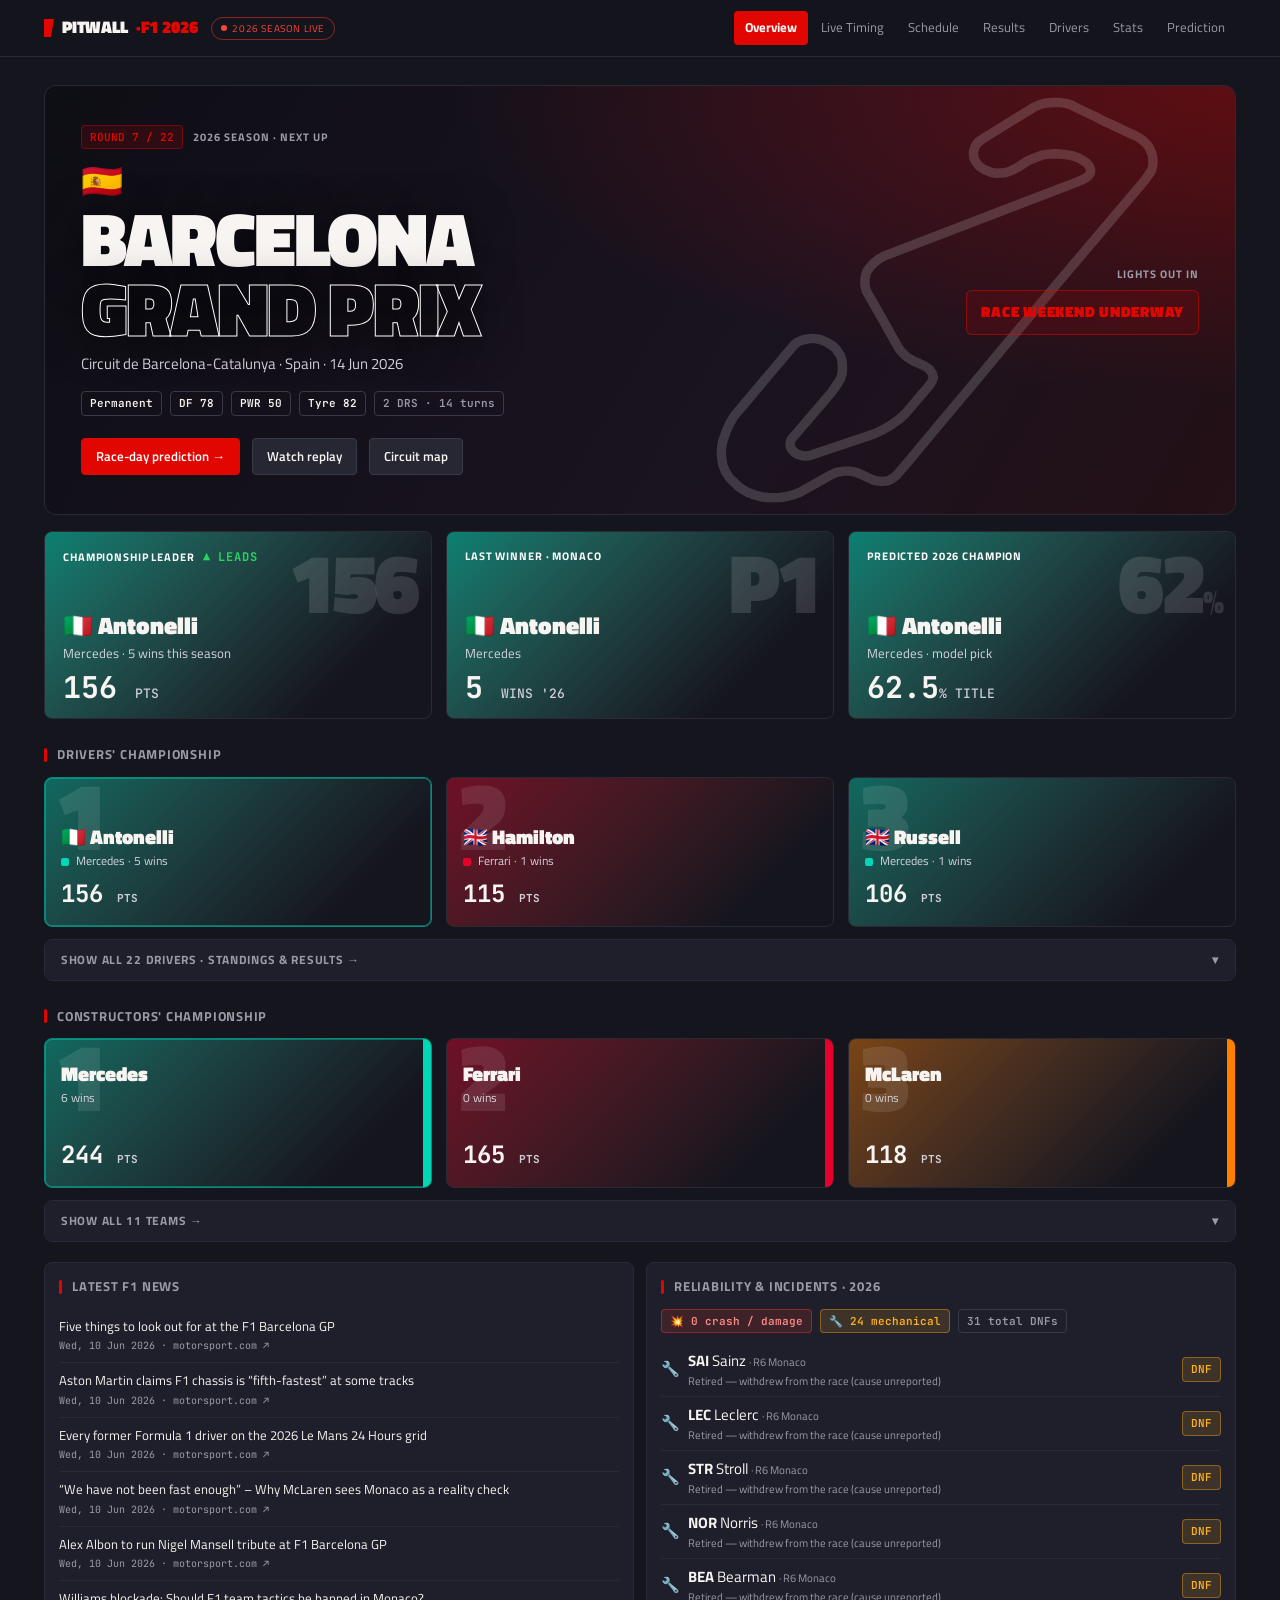
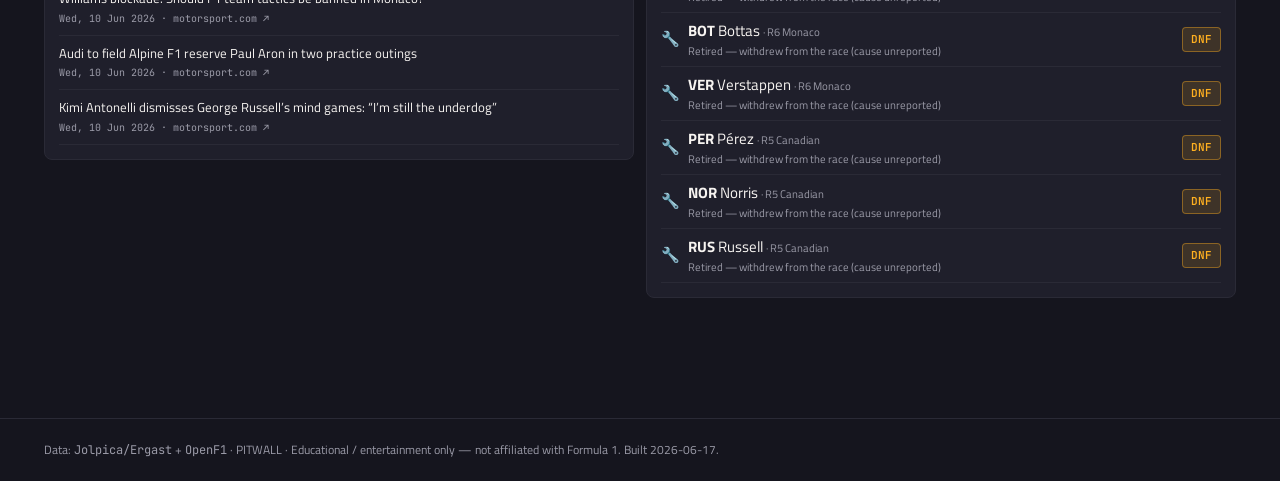
==== commit c6b2af40: "Redesign Overview: editorial next-race hero, headshot stat cards, podium standings with top-3 + coll" ====
--- a/site/index.html
+++ b/site/index.html
@@ -18,50 +18,106 @@
   <nav class="tabs"><a href="index.html" class="active">Overview</a><a href="live-timing.html">Live Timing</a><a href="schedule.html">Schedule</a><a href="results.html">Results</a><a href="drivers.html">Drivers</a><a href="driver-stats.html">Stats</a><a href="prediction.html">Prediction</a></nav>
 </div></header>
 <main><div class="wrap">
-<div class="page-head"><div><h1>Dashboard</h1><p>Live 2026 Formula 1 season overview — standings, the next Grand Prix, the model's pick, plus latest news and reliability.</p></div></div>
-    <div class="card glow card-pad" style="display:grid;grid-template-columns:1.3fr 1fr;gap:24px;align-items:center">
-      <div>
-        <div class="caps">Next Grand Prix · Round 7 of 22</div>
-        <h1 style="font-size:34px;font-weight:800;margin:8px 0 4px">🇪🇸 Barcelona Grand Prix</h1>
-        <div class="muted">Circuit de Barcelona-Catalunya · Spain · 2026-06-14</div>
-        <div class="flex gap8 wrap-f" style="margin-top:14px">
-          <span class="chip lime">DF 78</span>
+
+    <section class="hero-race">
+      <svg class="hero-track" viewBox="0 0 440 300" preserveAspectRatio="xMidYMid meet"><path d="M299.2,136.5L263.5,178.9L243.8,202.6L223.4,226.8L201.9,252.6L194.6,261.3L192.2,263.3L190.1,264.6L188.3,265.3L185.1,265.6L182.1,265.4L179.9,265.0L177.8,264.1L170.4,260.6L168.1,259.8L163.9,259.1L160.5,259.1L155.7,259.9L152.9,261.2L132.4,272.7L129.5,273.8L126.6,274.6L122.6,275.6L118.9,276.0L115.6,276.0L112.1,275.9L108.1,275.5L104.3,274.5L99.6,272.8L97.2,271.5L95.0,270.1L93.1,268.7L87.8,263.6L85.2,259.6L83.4,255.2L82.9,252.1L82.4,248.3L82.6,244.4L83.3,240.2L85.6,233.6L88.0,228.2L90.6,224.0L93.4,220.7L129.1,178.3L131.2,176.8L134.2,175.5L139.7,174.5L143.3,174.8L146.1,175.4L149.4,176.8L153.2,179.1L155.5,181.1L158.4,185.4L159.4,188.6L159.7,193.7L159.5,196.7L158.5,200.1L156.5,203.4L153.0,208.5L127.1,238.8L126.4,240.8L126.3,242.6L127.0,244.8L128.2,246.2L129.5,247.5L131.5,248.5L134.1,249.2L136.1,249.5L139.3,249.0L140.8,248.5L179.7,235.4L185.1,232.9L190.5,229.8L195.9,226.0L199.7,222.5L215.2,204.3L216.9,201.6L217.6,199.7L216.9,196.8L215.0,194.1L211.9,192.0L204.8,188.8L201.0,186.5L198.9,184.7L196.8,182.4L195.6,180.9L185.9,163.5L174.8,144.0L174.0,140.6L174.0,137.2L174.4,134.5L175.1,132.0L177.3,129.0L179.0,127.0L182.5,124.1L186.1,122.0L309.9,74.5L314.2,72.6L316.5,70.8L317.6,69.1L317.9,67.0L317.0,64.6L315.5,62.8L313.4,61.3L310.4,59.5L305.5,57.9L302.4,57.3L298.2,56.9L294.6,56.8L290.9,57.0L286.9,57.7L281.4,59.7L277.6,61.4L272.3,64.9L267.0,67.7L263.4,68.9L257.8,69.2L254.5,68.7L250.5,67.1L247.3,65.1L245.3,62.8L243.7,60.2L243.2,57.3L243.1,55.9L244.2,52.1L246.1,49.4L249.2,47.2L278.7,29.0L281.6,27.1L285.3,25.5L288.6,24.6L293.3,24.1L297.8,24.0L302.0,24.6L305.5,25.7L312.4,29.1L320.2,32.8L326.9,36.3L331.3,38.2L346.0,45.1L349.5,47.0L351.7,48.8L353.8,50.8L355.4,53.2L356.8,56.3L357.5,59.3L357.6,63.5L356.8,67.3L352.7,73.3L299.2,136.5Z"/></svg>
+      <div class="hero-inner">
+        <div class="hero-eyebrow"><span class="chip lime">ROUND 7 / 22</span>
+          <span class="caps" style="margin:0">2026 Season · Next Up</span></div>
+        <div class="hero-flag">🇪🇸</div>
+        <h1 class="hero-title">Barcelona<br><span style="-webkit-text-stroke:1px #fff;color:transparent">Grand Prix</span></h1>
+        <div class="hero-sub">Circuit de Barcelona-Catalunya · Spain · 14 Jun 2026</div>
+        <div class="hero-chips">
+          <span class="chip">Permanent</span>
+          <span class="chip">DF 78</span>
           <span class="chip">PWR 50</span>
-          <span class="chip">TYRE 82</span>
-          <span class="chip dim">Permanent</span>
+          <span class="chip">Tyre 82</span>
+          <span class="chip dim">2 DRS · 14 turns</span>
         </div>
-        <div style="margin-top:18px" class="flex gap12 wrap-f">
-          <a class="btn primary" href="prediction.html">View race prediction →</a>
-          <a class="btn" href="live-timing.html">Live timing</a>
+        <div class="hero-cta">
+          <a class="btn primary" href="prediction.html">Race-day prediction →</a>
+          <a class="btn" href="live-timing.html">Watch replay</a>
+          <a class="btn" href="schedule.html">Circuit map</a>
         </div>
       </div>
-      <div>
+      <div class="hero-side">
         <div class="caps" style="margin-bottom:8px">Lights out in</div>
         <div class="countdown" id="cd"></div>
       </div>
-    </div>
-    <div class="grid g4" style="margin-top:14px">
-      <div class="card kpi"><span class="k-label">Championship Leader</span>
-        <span class="k-val sm">Antonelli</span>
-        <span class="k-sub"><span class="teamdot" style="--c:#00D7B6"></span>156 pts · 5 wins</span></div>
-      <div class="card kpi"><span class="k-label">Last Race Winner</span>
-        <span class="k-val sm">Antonelli</span>
-        <span class="k-sub">Monaco Grand Prix</span></div>
-      <div class="card kpi"><span class="k-label">Season Progress</span>
-        <span class="k-val">6<span class="muted" style="font-size:16px">/22</span></span>
-        <span class="k-sub">rounds completed</span></div>
-      <div class="card kpi glow"><span class="k-label">Predicted 2026 Champion</span>
-        <span class="k-val sm lime">Antonelli</span>
-        <span class="k-sub">67% title probability</span></div>
-    </div>
-    <div class="grid g3" style="margin-top:20px">
-      <div class="card"><div class="sec-title" style="margin-top:0">Drivers' Championship</div><div class="row" style="display:grid;grid-template-columns:24px 1fr auto;gap:8px;align-items:center;padding:7px 0;border-bottom:1px solid var(--outline-2)"><span class="pos pos-1">1</span><span><span class="teamdot" style="--c:#00D7B6"></span>A. Antonelli</span><span class="mono">156</span></div><div class="row" style="display:grid;grid-template-columns:24px 1fr auto;gap:8px;align-items:center;padding:7px 0;border-bottom:1px solid var(--outline-2)"><span class="pos pos-2">2</span><span><span class="teamdot" style="--c:#E8002D"></span>L. Hamilton</span><span class="mono">90</span></div><div class="row" style="display:grid;grid-template-columns:24px 1fr auto;gap:8px;align-items:center;padding:7px 0;border-bottom:1px solid var(--outline-2)"><span class="pos pos-3">3</span><span><span class="teamdot" style="--c:#00D7B6"></span>G. Russell</span><span class="mono">88</span></div><div class="row" style="display:grid;grid-template-columns:24px 1fr auto;gap:8px;align-items:center;padding:7px 0;border-bottom:1px solid var(--outline-2)"><span class="pos pos-0">4</span><span><span class="teamdot" style="--c:#E8002D"></span>C. Leclerc</span><span class="mono">75</span></div><div class="row" style="display:grid;grid-template-columns:24px 1fr auto;gap:8px;align-items:center;padding:7px 0;border-bottom:1px solid var(--outline-2)"><span class="pos pos-0">5</span><span><span class="teamdot" style="--c:#FF8000"></span>O. Piastri</span><span class="mono">60</span></div><div class="row" style="display:grid;grid-template-columns:24px 1fr auto;gap:8px;align-items:center;padding:7px 0;border-bottom:1px solid var(--outline-2)"><span class="pos pos-0">6</span><span><span class="teamdot" style="--c:#FF8000"></span>L. Norris</span><span class="mono">58</span></div><div class="row" style="display:grid;grid-template-columns:24px 1fr auto;gap:8px;align-items:center;padding:7px 0;border-bottom:1px solid var(--outline-2)"><span class="pos pos-0">7</span><span><span class="teamdot" style="--c:#3671C6"></span>M. Verstappen</span><span class="mono">43</span></div><div class="row" style="display:grid;grid-template-columns:24px 1fr auto;gap:8px;align-items:center;padding:7px 0;border-bottom:1px solid var(--outline-2)"><span class="pos pos-0">8</span><span><span class="teamdot" style="--c:#3671C6"></span>I. Hadjar</span><span class="mono">29</span></div>
-        <a class="muted" style="font-size:12px;display:inline-block;margin-top:10px" href="results.html#standings">Full standings →</a></div>
-      <div class="card"><div class="sec-title" style="margin-top:0">Constructors</div><div class="row" style="display:grid;grid-template-columns:24px 1fr auto;gap:8px;align-items:center;padding:7px 0;border-bottom:1px solid var(--outline-2)"><span class="pos pos-1">1</span><span><span class="teamdot" style="--c:#00D7B6"></span>Mercedes</span><span class="mono">244</span></div><div class="row" style="display:grid;grid-template-columns:24px 1fr auto;gap:8px;align-items:center;padding:7px 0;border-bottom:1px solid var(--outline-2)"><span class="pos pos-2">2</span><span><span class="teamdot" style="--c:#E8002D"></span>Ferrari</span><span class="mono">165</span></div><div class="row" style="display:grid;grid-template-columns:24px 1fr auto;gap:8px;align-items:center;padding:7px 0;border-bottom:1px solid var(--outline-2)"><span class="pos pos-3">3</span><span><span class="teamdot" style="--c:#FF8000"></span>McLaren</span><span class="mono">118</span></div><div class="row" style="display:grid;grid-template-columns:24px 1fr auto;gap:8px;align-items:center;padding:7px 0;border-bottom:1px solid var(--outline-2)"><span class="pos pos-0">4</span><span><span class="teamdot" style="--c:#3671C6"></span>Red Bull</span><span class="mono">72</span></div><div class="row" style="display:grid;grid-template-columns:24px 1fr auto;gap:8px;align-items:center;padding:7px 0;border-bottom:1px solid var(--outline-2)"><span class="pos pos-0">5</span><span><span class="teamdot" style="--c:#0093CC"></span>Alpine F1 Team</span><span class="mono">41</span></div><div class="row" style="display:grid;grid-template-columns:24px 1fr auto;gap:8px;align-items:center;padding:7px 0;border-bottom:1px solid var(--outline-2)"><span class="pos pos-0">6</span><span><span class="teamdot" style="--c:#6692FF"></span>RB F1 Team</span><span class="mono">39</span></div>
-        <a class="muted" style="font-size:12px;display:inline-block;margin-top:10px" href="results.html#standings">Full table →</a></div>
-      <div class="card"><div class="sec-title" style="margin-top:0">Barcelona Grand Prix — Win %</div><div class="barrow"><span class="blabel">Antonelli</span><span class="bar "><i style="width:100%"></i></span><span class="bval">28%</span></div><div class="barrow"><span class="blabel">Russell</span><span class="bar "><i style="width:74%"></i></span><span class="bval">20%</span></div><div class="barrow"><span class="blabel">Piastri</span><span class="bar "><i style="width:38%"></i></span><span class="bval">10%</span></div><div class="barrow"><span class="blabel">Leclerc</span><span class="bar "><i style="width:36%"></i></span><span class="bval">10%</span></div><div class="barrow"><span class="blabel">Norris</span><span class="bar "><i style="width:35%"></i></span><span class="bval">10%</span></div>
-        <a class="muted" style="font-size:12px;display:inline-block;margin-top:10px" href="prediction.html">Full model →</a></div>
-    </div>
+    </section><div class="lead-grid">
+        <div class="lead-card" style="--c:#00D7B6">
+          <img class="shot" src="https://media.formula1.com/d_driver_fallback_image.png/content/dam/fom-website/drivers/K/ANDANT01_Kimi_Antonelli/andant01.png.transform/3col/image.png" alt="" loading="lazy" onerror="this.remove()">
+          <div class="lead-num">156</div>
+          <div class="lead-top">Championship Leader <span class="delta up">▲ LEADS</span></div>
+          <div class="lead-name">🇮🇹 Antonelli</div>
+          <div class="lead-meta">Mercedes · 5 wins this season</div>
+          <div class="lead-stat">156 <span>PTS</span></div>
+        </div>
+        <div class="lead-card" style="--c:#00D7B6">
+          <img class="shot" src="https://media.formula1.com/d_driver_fallback_image.png/content/dam/fom-website/drivers/K/ANDANT01_Kimi_Antonelli/andant01.png.transform/3col/image.png" alt="" loading="lazy" onerror="this.remove()">
+          <div class="lead-num">P1</div>
+          <div class="lead-top">Last Winner · Monaco</div>
+          <div class="lead-name">🇮🇹 Antonelli</div>
+          <div class="lead-meta">Mercedes</div>
+          <div class="lead-stat">5 <span>WINS '26</span></div>
+        </div>
+        <div class="lead-card" style="--c:#00D7B6">
+          <img class="shot" src="https://media.formula1.com/d_driver_fallback_image.png/content/dam/fom-website/drivers/K/ANDANT01_Kimi_Antonelli/andant01.png.transform/3col/image.png" alt="" loading="lazy" onerror="this.remove()">
+          <div class="lead-num">62<span style="font-size:32px">%</span></div>
+          <div class="lead-top">Predicted 2026 Champion</div>
+          <div class="lead-name">🇮🇹 Antonelli</div>
+          <div class="lead-meta">Mercedes · model pick</div>
+          <div class="lead-stat">62.5<span>% TITLE</span></div>
+        </div></div>
+    <div class="sec-title">Drivers' Championship</div>
+    <div class="pod-grid">
+        <div class="pod-card p1" style="--c:#00D7B6">
+          <div class="pod-pos">1</div>
+          <img class="shot" src="https://media.formula1.com/d_driver_fallback_image.png/content/dam/fom-website/drivers/K/ANDANT01_Kimi_Antonelli/andant01.png.transform/3col/image.png" alt="" loading="lazy" onerror="this.remove()">
+          <div class="pod-name">🇮🇹 Antonelli</div>
+          <div class="pod-team"><span class="teamdot" style="--c:#00D7B6"></span>Mercedes · 5 wins</div>
+          <div class="pod-pts">156 <span>PTS</span></div>
+        </div>
+        <div class="pod-card p2" style="--c:#E8002D">
+          <div class="pod-pos">2</div>
+          <img class="shot" src="https://media.formula1.com/d_driver_fallback_image.png/content/dam/fom-website/drivers/L/LEWHAM01_Lewis_Hamilton/lewham01.png.transform/3col/image.png" alt="" loading="lazy" onerror="this.remove()">
+          <div class="pod-name">🇬🇧 Hamilton</div>
+          <div class="pod-team"><span class="teamdot" style="--c:#E8002D"></span>Ferrari · 1 wins</div>
+          <div class="pod-pts">115 <span>PTS</span></div>
+        </div>
+        <div class="pod-card p3" style="--c:#00D7B6">
+          <div class="pod-pos">3</div>
+          <img class="shot" src="https://media.formula1.com/d_driver_fallback_image.png/content/dam/fom-website/drivers/G/GEORUS01_George_Russell/georus01.png.transform/3col/image.png" alt="" loading="lazy" onerror="this.remove()">
+          <div class="pod-name">🇬🇧 Russell</div>
+          <div class="pod-team"><span class="teamdot" style="--c:#00D7B6"></span>Mercedes · 1 wins</div>
+          <div class="pod-pts">106 <span>PTS</span></div>
+        </div></div>
+    <details class="standings-more"><summary>Show all 22 drivers · standings &amp; results →</summary>
+      <div class="srow"><span class="pos">4</span><span class="teamdot" style="--c:#E8002D"></span><span><b>LEC</b> Leclerc <span class="muted" style="font-size:11px">Ferrari</span></span><span class="mono">75</span></div><div class="srow"><span class="pos">5</span><span class="teamdot" style="--c:#FF8000"></span><span><b>NOR</b> Norris <span class="muted" style="font-size:11px">McLaren</span></span><span class="mono">73</span></div><div class="srow"><span class="pos">6</span><span class="teamdot" style="--c:#FF8000"></span><span><b>PIA</b> Piastri <span class="muted" style="font-size:11px">McLaren</span></span><span class="mono">68</span></div><div class="srow"><span class="pos">7</span><span class="teamdot" style="--c:#3671C6"></span><span><b>VER</b> Verstappen <span class="muted" style="font-size:11px">Red Bull</span></span><span class="mono">55</span></div><div class="srow"><span class="pos">8</span><span class="teamdot" style="--c:#0093CC"></span><span><b>GAS</b> Gasly <span class="muted" style="font-size:11px">Alpine F1 Team</span></span><span class="mono">41</span></div><div class="srow"><span class="pos">9</span><span class="teamdot" style="--c:#3671C6"></span><span><b>HAD</b> Hadjar <span class="muted" style="font-size:11px">Red Bull</span></span><span class="mono">34</span></div><div class="srow"><span class="pos">10</span><span class="teamdot" style="--c:#6692FF"></span><span><b>LAW</b> Lawson <span class="muted" style="font-size:11px">RB F1 Team</span></span><span class="mono">28</span></div><div class="srow"><span class="pos">11</span><span class="teamdot" style="--c:#B6BABD"></span><span><b>BEA</b> Bearman <span class="muted" style="font-size:11px">Haas F1 Team</span></span><span class="mono">18</span></div><div class="srow"><span class="pos">12</span><span class="teamdot" style="--c:#0093CC"></span><span><b>COL</b> Colapinto <span class="muted" style="font-size:11px">Alpine F1 Team</span></span><span class="mono">16</span></div><div class="srow"><span class="pos">13</span><span class="teamdot" style="--c:#6692FF"></span><span><b>LIN</b> Lindblad <span class="muted" style="font-size:11px">RB F1 Team</span></span><span class="mono">13</span></div><div class="srow"><span class="pos">14</span><span class="teamdot" style="--c:#64C4FF"></span><span><b>SAI</b> Sainz <span class="muted" style="font-size:11px">Williams</span></span><span class="mono">6</span></div><div class="srow"><span class="pos">15</span><span class="teamdot" style="--c:#64C4FF"></span><span><b>ALB</b> Albon <span class="muted" style="font-size:11px">Williams</span></span><span class="mono">5</span></div><div class="srow"><span class="pos">16</span><span class="teamdot" style="--c:#B6BABD"></span><span><b>OCO</b> Ocon <span class="muted" style="font-size:11px">Haas F1 Team</span></span><span class="mono">3</span></div><div class="srow"><span class="pos">17</span><span class="teamdot" style="--c:#00C752"></span><span><b>BOR</b> Bortoleto <span class="muted" style="font-size:11px">Audi</span></span><span class="mono">2</span></div><div class="srow"><span class="pos">18</span><span class="teamdot" style="--c:#229971"></span><span><b>ALO</b> Alonso <span class="muted" style="font-size:11px">Aston Martin</span></span><span class="mono">1</span></div><div class="srow"><span class="pos">19</span><span class="teamdot" style="--c:#00C752"></span><span><b>HUL</b> Hülkenberg <span class="muted" style="font-size:11px">Audi</span></span><span class="mono">0</span></div><div class="srow"><span class="pos">20</span><span class="teamdot" style="--c:#C8A24A"></span><span><b>BOT</b> Bottas <span class="muted" style="font-size:11px">Cadillac F1 Team</span></span><span class="mono">0</span></div><div class="srow"><span class="pos">21</span><span class="teamdot" style="--c:#C8A24A"></span><span><b>PER</b> Pérez <span class="muted" style="font-size:11px">Cadillac F1 Team</span></span><span class="mono">0</span></div><div class="srow"><span class="pos">22</span><span class="teamdot" style="--c:#229971"></span><span><b>STR</b> Stroll <span class="muted" style="font-size:11px">Aston Martin</span></span><span class="mono">0</span></div></details>
+    <div class="sec-title">Constructors' Championship</div>
+    <div class="pod-grid">
+        <div class="pod-card p1" style="--c:#00D7B6">
+          <div class="pod-pos">1</div>
+          <div class="pod-name" style="margin-top:6px">Mercedes</div>
+          <div class="pod-team">6 wins</div>
+          <div class="pod-pts" style="margin-top:auto">244 <span>PTS</span></div>
+          <div style="position:absolute;right:0;top:0;bottom:0;width:8px;background:#00D7B6"></div>
+        </div>
+        <div class="pod-card p2" style="--c:#E8002D">
+          <div class="pod-pos">2</div>
+          <div class="pod-name" style="margin-top:6px">Ferrari</div>
+          <div class="pod-team">0 wins</div>
+          <div class="pod-pts" style="margin-top:auto">165 <span>PTS</span></div>
+          <div style="position:absolute;right:0;top:0;bottom:0;width:8px;background:#E8002D"></div>
+        </div>
+        <div class="pod-card p3" style="--c:#FF8000">
+          <div class="pod-pos">3</div>
+          <div class="pod-name" style="margin-top:6px">McLaren</div>
+          <div class="pod-team">0 wins</div>
+          <div class="pod-pts" style="margin-top:auto">118 <span>PTS</span></div>
+          <div style="position:absolute;right:0;top:0;bottom:0;width:8px;background:#FF8000"></div>
+        </div></div>
+    <details class="standings-more"><summary>Show all 11 teams →</summary><div class="srow"><span class="pos">4</span><span class="teamdot" style="--c:#3671C6"></span><span><b>Red Bull</b></span><span class="mono">72</span></div><div class="srow"><span class="pos">5</span><span class="teamdot" style="--c:#0093CC"></span><span><b>Alpine F1 Team</b></span><span class="mono">41</span></div><div class="srow"><span class="pos">6</span><span class="teamdot" style="--c:#6692FF"></span><span><b>RB F1 Team</b></span><span class="mono">39</span></div><div class="srow"><span class="pos">7</span><span class="teamdot" style="--c:#B6BABD"></span><span><b>Haas F1 Team</b></span><span class="mono">21</span></div><div class="srow"><span class="pos">8</span><span class="teamdot" style="--c:#64C4FF"></span><span><b>Williams</b></span><span class="mono">11</span></div><div class="srow"><span class="pos">9</span><span class="teamdot" style="--c:#00C752"></span><span><b>Audi</b></span><span class="mono">2</span></div><div class="srow"><span class="pos">10</span><span class="teamdot" style="--c:#229971"></span><span><b>Aston Martin</b></span><span class="mono">1</span></div><div class="srow"><span class="pos">11</span><span class="teamdot" style="--c:#C8A24A"></span><span><b>Cadillac F1 Team</b></span><span class="mono">0</span></div></details>
     <div class="grid g2" style="margin-top:20px;align-items:start">
       <div class="card"><div class="sec-title" style="margin-top:0">Latest F1 News</div>
         <a class="ev" href="https://www.motorsport.com/f1/news/five-things-to-look-out-for-at-the-f1-barcelona-gp/10828871/?utm_source=RSS&amp;utm_medium=referral&amp;utm_campaign=RSS-F1&amp;utm_term=News&amp;utm_content=www" target="_blank" rel="noopener noreferrer" style="display:block;padding:9px 0;border-bottom:1px solid var(--outline-2);text-decoration:none"><div style="font-size:13px;line-height:1.35">Five things to look out for at the F1 Barcelona GP</div><div class="muted mono" style="font-size:10px;margin-top:3px">Wed, 10 Jun 2026 · motorsport.com ↗</div></a><a class="ev" href="https://www.motorsport.com/f1/news/aston-martin-our-f1-chassis-is-fifth-fastest-at-some-tracks/10828533/?utm_source=RSS&amp;utm_medium=referral&amp;utm_campaign=RSS-F1&amp;utm_term=News&amp;utm_content=www" target="_blank" rel="noopener noreferrer" style="display:block;padding:9px 0;border-bottom:1px solid var(--outline-2);text-decoration:none"><div style="font-size:13px;line-height:1.35">Aston Martin claims F1 chassis is “fifth-fastest” at some tracks</div><div class="muted mono" style="font-size:10px;margin-top:3px">Wed, 10 Jun 2026 · motorsport.com ↗</div></a><a class="ev" href="https://www.motorsport.com/wec/news/all-former-formula-1-drivers-on-the-2026-le-mans-24-hours-grid/10828816/?utm_source=RSS&amp;utm_medium=referral&amp;utm_campaign=RSS-F1&amp;utm_term=News&amp;utm_content=www" target="_blank" rel="noopener noreferrer" style="display:block;padding:9px 0;border-bottom:1px solid var(--outline-2);text-decoration:none"><div style="font-size:13px;line-height:1.35">Every former Formula 1 driver on the 2026 Le Mans 24 Hours grid</div><div class="muted mono" style="font-size:10px;margin-top:3px">Wed, 10 Jun 2026 · motorsport.com ↗</div></a><a class="ev" href="https://www.motorsport.com/f1/news/we-have-not-been-fast-enough-why-mclaren-sees-monaco-as-a-reality-check/10828561/?utm_source=RSS&amp;utm_medium=referral&amp;utm_campaign=RSS-F1&amp;utm_term=News&amp;utm_content=www" target="_blank" rel="noopener noreferrer" style="display:block;padding:9px 0;border-bottom:1px solid var(--outline-2);text-decoration:none"><div style="font-size:13px;line-height:1.35">“We have not been fast enough” – Why McLaren sees Monaco as a reality check</div><div class="muted mono" style="font-size:10px;margin-top:3px">Wed, 10 Jun 2026 · motorsport.com ↗</div></a><a class="ev" href="https://www.motorsport.com/f1/news/alex-albon-to-run-nigel-mansell-tribute-at-f1-barcelona-gp/10828786/?utm_source=RSS&amp;utm_medium=referral&amp;utm_campaign=RSS-F1&amp;utm_term=News&amp;utm_content=www" target="_blank" rel="noopener noreferrer" style="display:block;padding:9px 0;border-bottom:1px solid var(--outline-2);text-decoration:none"><div style="font-size:13px;line-height:1.35">Alex Albon to run Nigel Mansell tribute at F1 Barcelona GP</div><div class="muted mono" style="font-size:10px;margin-top:3px">Wed, 10 Jun 2026 · motorsport.com ↗</div></a><a class="ev" href="https://www.motorsport.com/f1/news/williams-blockade-should-team-tactics-be-banned-in-monaco/10828752/?utm_source=RSS&amp;utm_medium=referral&amp;utm_campaign=RSS-F1&amp;utm_term=News&amp;utm_content=www" target="_blank" rel="noopener noreferrer" style="display:block;padding:9px 0;border-bottom:1px solid var(--outline-2);text-decoration:none"><div style="font-size:13px;line-height:1.35">Williams blockade: Should F1 team tactics be banned in Monaco?</div><div class="muted mono" style="font-size:10px;margin-top:3px">Wed, 10 Jun 2026 · motorsport.com ↗</div></a><a class="ev" href="https://www.motorsport.com/f1/news/audi-to-field-alpine-reserve-paul-aaron-in-two-formula-1-fp1-outings/10828745/?utm_source=RSS&amp;utm_medium=referral&amp;utm_campaign=RSS-F1&amp;utm_term=News&amp;utm_content=www" target="_blank" rel="noopener noreferrer" style="display:block;padding:9px 0;border-bottom:1px solid var(--outline-2);text-decoration:none"><div style="font-size:13px;line-height:1.35">Audi to field Alpine F1 reserve Paul Aron in two practice outings</div><div class="muted mono" style="font-size:10px;margin-top:3px">Wed, 10 Jun 2026 · motorsport.com ↗</div></a><a class="ev" href="https://www.motorsport.com/f1/news/kimi-antonelli-hits-back-at-george-russells-mind-games-im-still-the-underdog/10828644/?utm_source=RSS&amp;utm_medium=referral&amp;utm_campaign=RSS-F1&amp;utm_term=News&amp;utm_content=www" target="_blank" rel="noopener noreferrer" style="display:block;padding:9px 0;border-bottom:1px solid var(--outline-2);text-decoration:none"><div style="font-size:13px;line-height:1.35">Kimi Antonelli dismisses George Russell’s mind games: “I’m still the underdog”</div><div class="muted mono" style="font-size:10px;margin-top:3px">Wed, 10 Jun 2026 · motorsport.com ↗</div></a></div>
@@ -78,10 +134,10 @@
 <footer><div class="wrap">
   Data: <span class="mono">Jolpica/Ergast</span> + <span class="mono">OpenF1</span> ·
   PITWALL · Educational / entertainment only — not affiliated with Formula 1.
-  Built 2026-06-12.
+  Built 2026-06-17.
 </div></footer>
 
 <script src="assets/app.js"></script>
-<script>var T=Date.parse('2026-06-14T13:00:00+00:00');function tick(){var s=Math.max(0,(T-Date.now())/1000);var dd=Math.floor(s/86400),h=Math.floor(s%86400/3600),m=Math.floor(s%3600/60),ss=Math.floor(s%60);var c=document.getElementById('cd');if(!c)return;c.innerHTML=[['Days',dd],['Hrs',h],['Min',m],['Sec',ss]].map(function(x){return '<div class=\'cd-cell\'><div class=\'v\'>'+x[1]+'</div><div class=\'l\'>'+x[0]+'</div></div>'}).join('');}tick();setInterval(tick,1000);</script>
+<script>var T=Date.parse('2026-06-14T13:00:00+00:00');function tick(){var c=document.getElementById('cd');if(!c)return;var s=(T-Date.now())/1000;if(s<=0){c.innerHTML='<div class=\'cd-live\'>RACE WEEKEND UNDERWAY</div>';return;}var dd=Math.floor(s/86400),h=Math.floor(s%86400/3600),m=Math.floor(s%3600/60),ss=Math.floor(s%60);c.innerHTML=[['Days',dd],['Hrs',h],['Min',m],['Sec',ss]].map(function(x){return '<div class=\'cd-cell\'><div class=\'v\'>'+x[1]+'</div><div class=\'l\'>'+x[0]+'</div></div>'}).join('');}tick();setInterval(tick,1000);</script>
 </body>
 </html>
--- a/site/assets/theme.css
+++ b/site/assets/theme.css
@@ -49,6 +49,81 @@
 .menu-btn{display:none;margin-left:auto;background:var(--l1);border:1px solid var(--outline);
   color:var(--on);border-radius:var(--r-sm);padding:6px 10px;font-size:18px;cursor:pointer}
 
+/* ── overview: next-race hero ───────────────────────────────────────────── */
+.hero-race{position:relative;overflow:hidden;border-radius:var(--r-xl);
+  border:1px solid var(--outline-2);min-height:430px;display:grid;
+  grid-template-columns:1.5fr 1fr;gap:20px;padding:34px 36px;
+  background:radial-gradient(120% 130% at 100% 0,rgba(225,6,0,.32),transparent 55%),
+             linear-gradient(120deg,#0e0e15 0%,#1a1320 60%,#241016 100%)}
+.hero-track{position:absolute;right:-4%;top:50%;transform:translateY(-50%);
+  width:58%;height:120%;opacity:.16;pointer-events:none}
+.hero-track path{fill:none;stroke:#fff;stroke-width:6;stroke-linejoin:round;stroke-linecap:round}
+.hero-inner{position:relative;z-index:2;align-self:center}
+.hero-eyebrow{display:flex;align-items:center;gap:10px;margin-bottom:14px}
+.hero-flag{font-size:34px;line-height:1;margin-bottom:6px}
+.hero-title{font-family:'Titillium Web';font-weight:900;font-size:clamp(38px,6vw,76px);
+  line-height:.92;letter-spacing:-.03em;text-transform:uppercase;margin:0 0 10px;
+  text-shadow:0 4px 40px rgba(0,0,0,.5)}
+.hero-sub{color:#cfcdd6;font-size:15px;margin-bottom:16px}
+.hero-chips{display:flex;gap:8px;flex-wrap:wrap;margin-bottom:22px}
+.hero-cta{display:flex;gap:12px;flex-wrap:wrap}
+.hero-side{position:relative;z-index:2;align-self:center;justify-self:end;text-align:right}
+.hero-side .countdown{justify-content:flex-end;flex-wrap:wrap}
+@media(max-width:820px){.hero-race{grid-template-columns:1fr;min-height:0;padding:24px}
+  .hero-side{justify-self:start;text-align:left;margin-top:18px}.hero-side .countdown{justify-content:flex-start}
+  .hero-track{width:90%;opacity:.10}}
+
+/* ── overview: headshot stat cards (championship leader etc.) ────────────── */
+.lead-grid{display:grid;grid-template-columns:repeat(3,1fr);gap:14px;margin-top:16px}
+.lead-card{position:relative;overflow:hidden;border-radius:var(--r-lg);min-height:188px;
+  padding:16px 18px;border:1px solid var(--outline-2);
+  background:linear-gradient(135deg,color-mix(in srgb,var(--c,#444) 55%,#15151e),#15151e 78%)}
+.lead-card .shot{position:absolute;right:-6px;bottom:0;height:172px;width:auto;
+  object-fit:contain;object-position:bottom right;filter:drop-shadow(0 6px 14px rgba(0,0,0,.5));z-index:1}
+.lead-num{position:absolute;right:14px;top:8px;font-family:'Titillium Web';font-weight:900;
+  font-size:84px;line-height:1;color:rgba(255,255,255,.13);z-index:0;letter-spacing:-.04em}
+.lead-top{position:relative;z-index:2;display:flex;align-items:center;gap:8px;
+  font-family:'Titillium Web';font-weight:700;font-size:11px;letter-spacing:.08em;
+  text-transform:uppercase;color:#fff}
+.lead-body{position:relative;z-index:2;margin-top:auto}
+.lead-card{display:flex;flex-direction:column}
+.lead-name{position:relative;z-index:2;font-family:'Titillium Web';font-weight:800;
+  font-size:24px;margin-top:auto}
+.lead-meta{position:relative;z-index:2;color:#d7d5de;font-size:12.5px;margin-top:2px}
+.lead-stat{position:relative;z-index:2;font-family:'JetBrains Mono';font-weight:700;
+  font-size:30px;line-height:1;margin-top:8px}
+.lead-stat span{font-size:13px;color:#cfcdd6;font-weight:500}
+.delta{font-family:'JetBrains Mono';font-size:12px;font-weight:700}
+.delta.up{color:var(--green)} .delta.down{color:var(--red)}
+@media(max-width:820px){.lead-grid{grid-template-columns:1fr}}
+
+/* ── overview: podium cards + collapsible standings ─────────────────────── */
+.pod-grid{display:grid;grid-template-columns:repeat(3,1fr);gap:14px}
+.pod-card{position:relative;overflow:hidden;border-radius:var(--r-lg);min-height:150px;
+  padding:14px 16px;border:1px solid var(--outline-2);display:flex;flex-direction:column;
+  background:linear-gradient(135deg,color-mix(in srgb,var(--c,#444) 42%,#191921),#15151e 80%)}
+.pod-card.p1{border-color:color-mix(in srgb,var(--c,#444) 60%,#15151e);
+  box-shadow:inset 0 0 0 1px color-mix(in srgb,var(--c,#444) 40%,transparent)}
+.pod-pos{position:absolute;left:10px;top:-12px;font-family:'Titillium Web';font-weight:900;
+  font-size:96px;line-height:1;color:rgba(255,255,255,.10);z-index:0}
+.pod-card .shot{position:absolute;right:-8px;bottom:0;height:140px;object-fit:contain;
+  object-position:bottom right;z-index:1;filter:drop-shadow(0 6px 12px rgba(0,0,0,.5))}
+.pod-name{position:relative;z-index:2;font-family:'Titillium Web';font-weight:800;font-size:20px;margin-top:auto}
+.pod-team{position:relative;z-index:2;color:#d7d5de;font-size:12px}
+.pod-pts{position:relative;z-index:2;font-family:'JetBrains Mono';font-weight:700;font-size:24px;margin-top:6px}
+.pod-pts span{font-size:11px;color:#cfcdd6}
+@media(max-width:820px){.pod-grid{grid-template-columns:1fr}}
+.standings-more{margin-top:12px;border:1px solid var(--outline-2);border-radius:var(--r-lg);overflow:hidden}
+.standings-more>summary{cursor:pointer;list-style:none;padding:11px 16px;font-family:'Titillium Web';
+  font-weight:700;font-size:12px;letter-spacing:.06em;text-transform:uppercase;color:var(--muted);
+  background:var(--l1);display:flex;align-items:center;gap:8px}
+.standings-more>summary:hover{color:var(--on)}
+.standings-more>summary::after{content:"▾";margin-left:auto;transition:.2s}
+.standings-more[open]>summary::after{transform:rotate(180deg)}
+.srow{display:grid;grid-template-columns:30px 22px 1fr auto;gap:10px;align-items:center;
+  padding:8px 16px;border-top:1px solid var(--outline-2);font-size:13px}
+.srow .pos{width:auto}
+
 /* ── page scaffolding ───────────────────────────────────────────────────── */
 main{padding:28px 0 80px}
 .page-head{display:flex;align-items:flex-end;justify-content:space-between;
@@ -149,6 +224,9 @@
 .countdown{display:flex;gap:10px}
 .cd-cell{background:#0a0a0a;border:1px solid var(--outline);border-radius:var(--r-md);
   padding:8px 12px;text-align:center;min-width:58px}
+.cd-live{font-family:'Titillium Web';font-weight:800;font-size:15px;letter-spacing:.05em;
+  color:var(--lime);border:1px solid rgba(225,6,0,.5);border-radius:var(--r-md);padding:10px 14px;
+  background:rgba(225,6,0,.12)}
 .cd-cell .v{font-family:'JetBrains Mono';font-size:26px;font-weight:700;line-height:1}
 .cd-cell .l{font-size:9px;letter-spacing:.1em;text-transform:uppercase;color:var(--muted)}
 
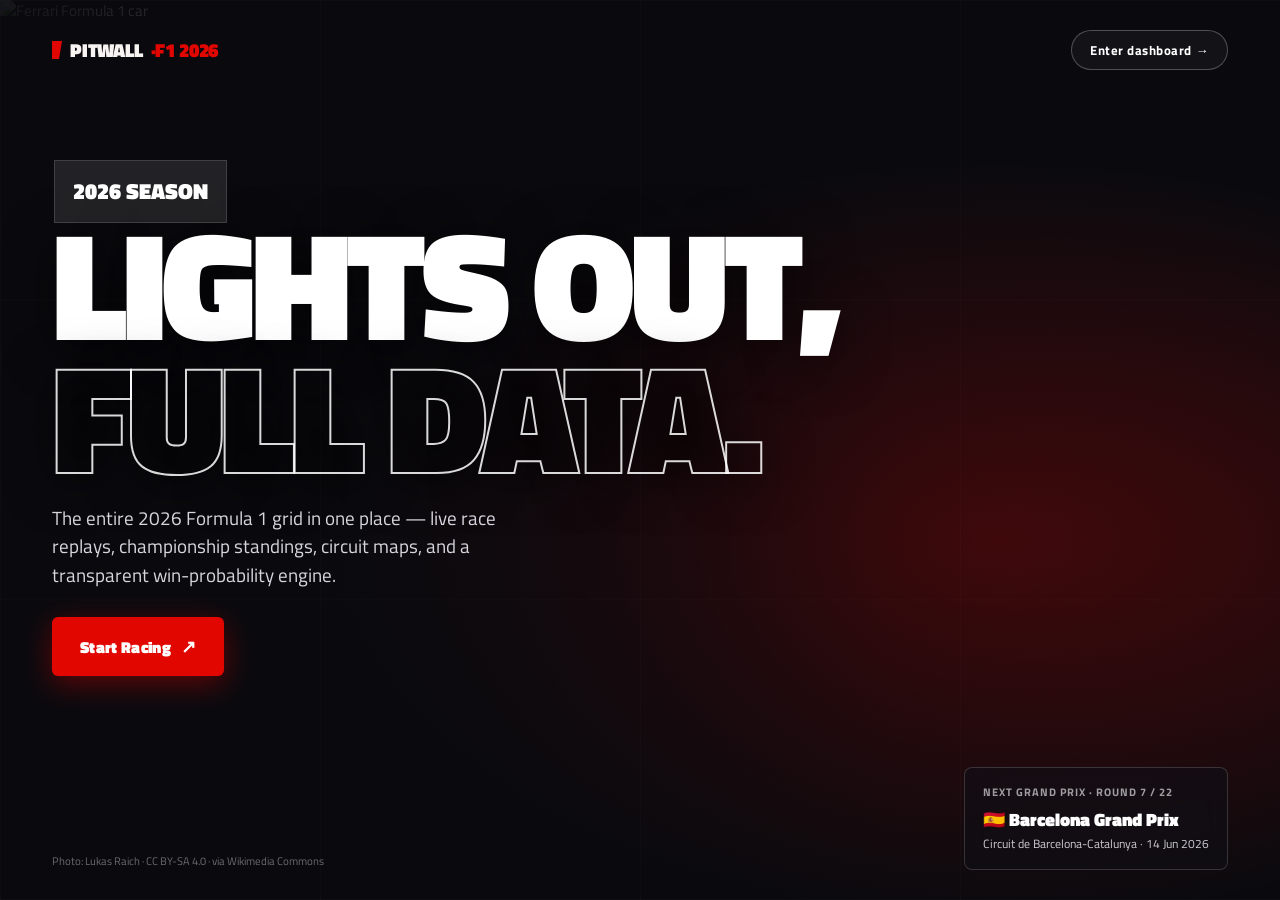
==== commit 8b1ee3fb: "Add editorial intro splash (Ferrari hero) that swipes up into the dashboard - index.html is now the " ====
--- a/site/index.html
+++ b/site/index.html
@@ -3,141 +3,50 @@
 <head>
 <meta charset="utf-8">
 <meta name="viewport" content="width=device-width,initial-scale=1">
-<title>PITWALL F1 · Dashboard</title>
+<title>PITWALL · F1 2026</title>
 <link rel="preconnect" href="https://fonts.googleapis.com">
 <link rel="preconnect" href="https://fonts.gstatic.com" crossorigin>
 <link href="https://fonts.googleapis.com/css2?family=Titillium+Web:wght@400;600;700;900&family=JetBrains+Mono:wght@500;700&display=swap" rel="stylesheet">
 <link rel="stylesheet" href="assets/theme.css">
-
 </head>
-<body>
-<header><div class="wrap hbar">
-  <a class="logo" href="index.html"><span class="sq"></span>PITWALL<span class="mk">·F1 2026</span></a>
-  <span class="live-badge">2026 Season Live</span>
-  <button class="menu-btn" onclick="toggleMenu()">≡</button>
-  <nav class="tabs"><a href="index.html" class="active">Overview</a><a href="live-timing.html">Live Timing</a><a href="schedule.html">Schedule</a><a href="results.html">Results</a><a href="drivers.html">Drivers</a><a href="driver-stats.html">Stats</a><a href="prediction.html">Prediction</a></nav>
-</div></header>
-<main><div class="wrap">
-
-    <section class="hero-race">
-      <svg class="hero-track" viewBox="0 0 440 300" preserveAspectRatio="xMidYMid meet"><path d="M299.2,136.5L263.5,178.9L243.8,202.6L223.4,226.8L201.9,252.6L194.6,261.3L192.2,263.3L190.1,264.6L188.3,265.3L185.1,265.6L182.1,265.4L179.9,265.0L177.8,264.1L170.4,260.6L168.1,259.8L163.9,259.1L160.5,259.1L155.7,259.9L152.9,261.2L132.4,272.7L129.5,273.8L126.6,274.6L122.6,275.6L118.9,276.0L115.6,276.0L112.1,275.9L108.1,275.5L104.3,274.5L99.6,272.8L97.2,271.5L95.0,270.1L93.1,268.7L87.8,263.6L85.2,259.6L83.4,255.2L82.9,252.1L82.4,248.3L82.6,244.4L83.3,240.2L85.6,233.6L88.0,228.2L90.6,224.0L93.4,220.7L129.1,178.3L131.2,176.8L134.2,175.5L139.7,174.5L143.3,174.8L146.1,175.4L149.4,176.8L153.2,179.1L155.5,181.1L158.4,185.4L159.4,188.6L159.7,193.7L159.5,196.7L158.5,200.1L156.5,203.4L153.0,208.5L127.1,238.8L126.4,240.8L126.3,242.6L127.0,244.8L128.2,246.2L129.5,247.5L131.5,248.5L134.1,249.2L136.1,249.5L139.3,249.0L140.8,248.5L179.7,235.4L185.1,232.9L190.5,229.8L195.9,226.0L199.7,222.5L215.2,204.3L216.9,201.6L217.6,199.7L216.9,196.8L215.0,194.1L211.9,192.0L204.8,188.8L201.0,186.5L198.9,184.7L196.8,182.4L195.6,180.9L185.9,163.5L174.8,144.0L174.0,140.6L174.0,137.2L174.4,134.5L175.1,132.0L177.3,129.0L179.0,127.0L182.5,124.1L186.1,122.0L309.9,74.5L314.2,72.6L316.5,70.8L317.6,69.1L317.9,67.0L317.0,64.6L315.5,62.8L313.4,61.3L310.4,59.5L305.5,57.9L302.4,57.3L298.2,56.9L294.6,56.8L290.9,57.0L286.9,57.7L281.4,59.7L277.6,61.4L272.3,64.9L267.0,67.7L263.4,68.9L257.8,69.2L254.5,68.7L250.5,67.1L247.3,65.1L245.3,62.8L243.7,60.2L243.2,57.3L243.1,55.9L244.2,52.1L246.1,49.4L249.2,47.2L278.7,29.0L281.6,27.1L285.3,25.5L288.6,24.6L293.3,24.1L297.8,24.0L302.0,24.6L305.5,25.7L312.4,29.1L320.2,32.8L326.9,36.3L331.3,38.2L346.0,45.1L349.5,47.0L351.7,48.8L353.8,50.8L355.4,53.2L356.8,56.3L357.5,59.3L357.6,63.5L356.8,67.3L352.7,73.3L299.2,136.5Z"/></svg>
-      <div class="hero-inner">
-        <div class="hero-eyebrow"><span class="chip lime">ROUND 7 / 22</span>
-          <span class="caps" style="margin:0">2026 Season · Next Up</span></div>
-        <div class="hero-flag">🇪🇸</div>
-        <h1 class="hero-title">Barcelona<br><span style="-webkit-text-stroke:1px #fff;color:transparent">Grand Prix</span></h1>
-        <div class="hero-sub">Circuit de Barcelona-Catalunya · Spain · 14 Jun 2026</div>
-        <div class="hero-chips">
-          <span class="chip">Permanent</span>
-          <span class="chip">DF 78</span>
-          <span class="chip">PWR 50</span>
-          <span class="chip">Tyre 82</span>
-          <span class="chip dim">2 DRS · 14 turns</span>
-        </div>
-        <div class="hero-cta">
-          <a class="btn primary" href="prediction.html">Race-day prediction →</a>
-          <a class="btn" href="live-timing.html">Watch replay</a>
-          <a class="btn" href="schedule.html">Circuit map</a>
-        </div>
-      </div>
-      <div class="hero-side">
-        <div class="caps" style="margin-bottom:8px">Lights out in</div>
-        <div class="countdown" id="cd"></div>
-      </div>
-    </section><div class="lead-grid">
-        <div class="lead-card" style="--c:#00D7B6">
-          <img class="shot" src="https://media.formula1.com/d_driver_fallback_image.png/content/dam/fom-website/drivers/K/ANDANT01_Kimi_Antonelli/andant01.png.transform/3col/image.png" alt="" loading="lazy" onerror="this.remove()">
-          <div class="lead-num">156</div>
-          <div class="lead-top">Championship Leader <span class="delta up">▲ LEADS</span></div>
-          <div class="lead-name">🇮🇹 Antonelli</div>
-          <div class="lead-meta">Mercedes · 5 wins this season</div>
-          <div class="lead-stat">156 <span>PTS</span></div>
-        </div>
-        <div class="lead-card" style="--c:#00D7B6">
-          <img class="shot" src="https://media.formula1.com/d_driver_fallback_image.png/content/dam/fom-website/drivers/K/ANDANT01_Kimi_Antonelli/andant01.png.transform/3col/image.png" alt="" loading="lazy" onerror="this.remove()">
-          <div class="lead-num">P1</div>
-          <div class="lead-top">Last Winner · Monaco</div>
-          <div class="lead-name">🇮🇹 Antonelli</div>
-          <div class="lead-meta">Mercedes</div>
-          <div class="lead-stat">5 <span>WINS '26</span></div>
-        </div>
-        <div class="lead-card" style="--c:#00D7B6">
-          <img class="shot" src="https://media.formula1.com/d_driver_fallback_image.png/content/dam/fom-website/drivers/K/ANDANT01_Kimi_Antonelli/andant01.png.transform/3col/image.png" alt="" loading="lazy" onerror="this.remove()">
-          <div class="lead-num">62<span style="font-size:32px">%</span></div>
-          <div class="lead-top">Predicted 2026 Champion</div>
-          <div class="lead-name">🇮🇹 Antonelli</div>
-          <div class="lead-meta">Mercedes · model pick</div>
-          <div class="lead-stat">62.5<span>% TITLE</span></div>
-        </div></div>
-    <div class="sec-title">Drivers' Championship</div>
-    <div class="pod-grid">
-        <div class="pod-card p1" style="--c:#00D7B6">
-          <div class="pod-pos">1</div>
-          <img class="shot" src="https://media.formula1.com/d_driver_fallback_image.png/content/dam/fom-website/drivers/K/ANDANT01_Kimi_Antonelli/andant01.png.transform/3col/image.png" alt="" loading="lazy" onerror="this.remove()">
-          <div class="pod-name">🇮🇹 Antonelli</div>
-          <div class="pod-team"><span class="teamdot" style="--c:#00D7B6"></span>Mercedes · 5 wins</div>
-          <div class="pod-pts">156 <span>PTS</span></div>
-        </div>
-        <div class="pod-card p2" style="--c:#E8002D">
-          <div class="pod-pos">2</div>
-          <img class="shot" src="https://media.formula1.com/d_driver_fallback_image.png/content/dam/fom-website/drivers/L/LEWHAM01_Lewis_Hamilton/lewham01.png.transform/3col/image.png" alt="" loading="lazy" onerror="this.remove()">
-          <div class="pod-name">🇬🇧 Hamilton</div>
-          <div class="pod-team"><span class="teamdot" style="--c:#E8002D"></span>Ferrari · 1 wins</div>
-          <div class="pod-pts">115 <span>PTS</span></div>
-        </div>
-        <div class="pod-card p3" style="--c:#00D7B6">
-          <div class="pod-pos">3</div>
-          <img class="shot" src="https://media.formula1.com/d_driver_fallback_image.png/content/dam/fom-website/drivers/G/GEORUS01_George_Russell/georus01.png.transform/3col/image.png" alt="" loading="lazy" onerror="this.remove()">
-          <div class="pod-name">🇬🇧 Russell</div>
-          <div class="pod-team"><span class="teamdot" style="--c:#00D7B6"></span>Mercedes · 1 wins</div>
-          <div class="pod-pts">106 <span>PTS</span></div>
-        </div></div>
-    <details class="standings-more"><summary>Show all 22 drivers · standings &amp; results →</summary>
-      <div class="srow"><span class="pos">4</span><span class="teamdot" style="--c:#E8002D"></span><span><b>LEC</b> Leclerc <span class="muted" style="font-size:11px">Ferrari</span></span><span class="mono">75</span></div><div class="srow"><span class="pos">5</span><span class="teamdot" style="--c:#FF8000"></span><span><b>NOR</b> Norris <span class="muted" style="font-size:11px">McLaren</span></span><span class="mono">73</span></div><div class="srow"><span class="pos">6</span><span class="teamdot" style="--c:#FF8000"></span><span><b>PIA</b> Piastri <span class="muted" style="font-size:11px">McLaren</span></span><span class="mono">68</span></div><div class="srow"><span class="pos">7</span><span class="teamdot" style="--c:#3671C6"></span><span><b>VER</b> Verstappen <span class="muted" style="font-size:11px">Red Bull</span></span><span class="mono">55</span></div><div class="srow"><span class="pos">8</span><span class="teamdot" style="--c:#0093CC"></span><span><b>GAS</b> Gasly <span class="muted" style="font-size:11px">Alpine F1 Team</span></span><span class="mono">41</span></div><div class="srow"><span class="pos">9</span><span class="teamdot" style="--c:#3671C6"></span><span><b>HAD</b> Hadjar <span class="muted" style="font-size:11px">Red Bull</span></span><span class="mono">34</span></div><div class="srow"><span class="pos">10</span><span class="teamdot" style="--c:#6692FF"></span><span><b>LAW</b> Lawson <span class="muted" style="font-size:11px">RB F1 Team</span></span><span class="mono">28</span></div><div class="srow"><span class="pos">11</span><span class="teamdot" style="--c:#B6BABD"></span><span><b>BEA</b> Bearman <span class="muted" style="font-size:11px">Haas F1 Team</span></span><span class="mono">18</span></div><div class="srow"><span class="pos">12</span><span class="teamdot" style="--c:#0093CC"></span><span><b>COL</b> Colapinto <span class="muted" style="font-size:11px">Alpine F1 Team</span></span><span class="mono">16</span></div><div class="srow"><span class="pos">13</span><span class="teamdot" style="--c:#6692FF"></span><span><b>LIN</b> Lindblad <span class="muted" style="font-size:11px">RB F1 Team</span></span><span class="mono">13</span></div><div class="srow"><span class="pos">14</span><span class="teamdot" style="--c:#64C4FF"></span><span><b>SAI</b> Sainz <span class="muted" style="font-size:11px">Williams</span></span><span class="mono">6</span></div><div class="srow"><span class="pos">15</span><span class="teamdot" style="--c:#64C4FF"></span><span><b>ALB</b> Albon <span class="muted" style="font-size:11px">Williams</span></span><span class="mono">5</span></div><div class="srow"><span class="pos">16</span><span class="teamdot" style="--c:#B6BABD"></span><span><b>OCO</b> Ocon <span class="muted" style="font-size:11px">Haas F1 Team</span></span><span class="mono">3</span></div><div class="srow"><span class="pos">17</span><span class="teamdot" style="--c:#00C752"></span><span><b>BOR</b> Bortoleto <span class="muted" style="font-size:11px">Audi</span></span><span class="mono">2</span></div><div class="srow"><span class="pos">18</span><span class="teamdot" style="--c:#229971"></span><span><b>ALO</b> Alonso <span class="muted" style="font-size:11px">Aston Martin</span></span><span class="mono">1</span></div><div class="srow"><span class="pos">19</span><span class="teamdot" style="--c:#00C752"></span><span><b>HUL</b> Hülkenberg <span class="muted" style="font-size:11px">Audi</span></span><span class="mono">0</span></div><div class="srow"><span class="pos">20</span><span class="teamdot" style="--c:#C8A24A"></span><span><b>BOT</b> Bottas <span class="muted" style="font-size:11px">Cadillac F1 Team</span></span><span class="mono">0</span></div><div class="srow"><span class="pos">21</span><span class="teamdot" style="--c:#C8A24A"></span><span><b>PER</b> Pérez <span class="muted" style="font-size:11px">Cadillac F1 Team</span></span><span class="mono">0</span></div><div class="srow"><span class="pos">22</span><span class="teamdot" style="--c:#229971"></span><span><b>STR</b> Stroll <span class="muted" style="font-size:11px">Aston Martin</span></span><span class="mono">0</span></div></details>
-    <div class="sec-title">Constructors' Championship</div>
-    <div class="pod-grid">
-        <div class="pod-card p1" style="--c:#00D7B6">
-          <div class="pod-pos">1</div>
-          <div class="pod-name" style="margin-top:6px">Mercedes</div>
-          <div class="pod-team">6 wins</div>
-          <div class="pod-pts" style="margin-top:auto">244 <span>PTS</span></div>
-          <div style="position:absolute;right:0;top:0;bottom:0;width:8px;background:#00D7B6"></div>
-        </div>
-        <div class="pod-card p2" style="--c:#E8002D">
-          <div class="pod-pos">2</div>
-          <div class="pod-name" style="margin-top:6px">Ferrari</div>
-          <div class="pod-team">0 wins</div>
-          <div class="pod-pts" style="margin-top:auto">165 <span>PTS</span></div>
-          <div style="position:absolute;right:0;top:0;bottom:0;width:8px;background:#E8002D"></div>
-        </div>
-        <div class="pod-card p3" style="--c:#FF8000">
-          <div class="pod-pos">3</div>
-          <div class="pod-name" style="margin-top:6px">McLaren</div>
-          <div class="pod-team">0 wins</div>
-          <div class="pod-pts" style="margin-top:auto">118 <span>PTS</span></div>
-          <div style="position:absolute;right:0;top:0;bottom:0;width:8px;background:#FF8000"></div>
-        </div></div>
-    <details class="standings-more"><summary>Show all 11 teams →</summary><div class="srow"><span class="pos">4</span><span class="teamdot" style="--c:#3671C6"></span><span><b>Red Bull</b></span><span class="mono">72</span></div><div class="srow"><span class="pos">5</span><span class="teamdot" style="--c:#0093CC"></span><span><b>Alpine F1 Team</b></span><span class="mono">41</span></div><div class="srow"><span class="pos">6</span><span class="teamdot" style="--c:#6692FF"></span><span><b>RB F1 Team</b></span><span class="mono">39</span></div><div class="srow"><span class="pos">7</span><span class="teamdot" style="--c:#B6BABD"></span><span><b>Haas F1 Team</b></span><span class="mono">21</span></div><div class="srow"><span class="pos">8</span><span class="teamdot" style="--c:#64C4FF"></span><span><b>Williams</b></span><span class="mono">11</span></div><div class="srow"><span class="pos">9</span><span class="teamdot" style="--c:#00C752"></span><span><b>Audi</b></span><span class="mono">2</span></div><div class="srow"><span class="pos">10</span><span class="teamdot" style="--c:#229971"></span><span><b>Aston Martin</b></span><span class="mono">1</span></div><div class="srow"><span class="pos">11</span><span class="teamdot" style="--c:#C8A24A"></span><span><b>Cadillac F1 Team</b></span><span class="mono">0</span></div></details>
-    <div class="grid g2" style="margin-top:20px;align-items:start">
-      <div class="card"><div class="sec-title" style="margin-top:0">Latest F1 News</div>
-        <a class="ev" href="https://www.motorsport.com/f1/news/five-things-to-look-out-for-at-the-f1-barcelona-gp/10828871/?utm_source=RSS&amp;utm_medium=referral&amp;utm_campaign=RSS-F1&amp;utm_term=News&amp;utm_content=www" target="_blank" rel="noopener noreferrer" style="display:block;padding:9px 0;border-bottom:1px solid var(--outline-2);text-decoration:none"><div style="font-size:13px;line-height:1.35">Five things to look out for at the F1 Barcelona GP</div><div class="muted mono" style="font-size:10px;margin-top:3px">Wed, 10 Jun 2026 · motorsport.com ↗</div></a><a class="ev" href="https://www.motorsport.com/f1/news/aston-martin-our-f1-chassis-is-fifth-fastest-at-some-tracks/10828533/?utm_source=RSS&amp;utm_medium=referral&amp;utm_campaign=RSS-F1&amp;utm_term=News&amp;utm_content=www" target="_blank" rel="noopener noreferrer" style="display:block;padding:9px 0;border-bottom:1px solid var(--outline-2);text-decoration:none"><div style="font-size:13px;line-height:1.35">Aston Martin claims F1 chassis is “fifth-fastest” at some tracks</div><div class="muted mono" style="font-size:10px;margin-top:3px">Wed, 10 Jun 2026 · motorsport.com ↗</div></a><a class="ev" href="https://www.motorsport.com/wec/news/all-former-formula-1-drivers-on-the-2026-le-mans-24-hours-grid/10828816/?utm_source=RSS&amp;utm_medium=referral&amp;utm_campaign=RSS-F1&amp;utm_term=News&amp;utm_content=www" target="_blank" rel="noopener noreferrer" style="display:block;padding:9px 0;border-bottom:1px solid var(--outline-2);text-decoration:none"><div style="font-size:13px;line-height:1.35">Every former Formula 1 driver on the 2026 Le Mans 24 Hours grid</div><div class="muted mono" style="font-size:10px;margin-top:3px">Wed, 10 Jun 2026 · motorsport.com ↗</div></a><a class="ev" href="https://www.motorsport.com/f1/news/we-have-not-been-fast-enough-why-mclaren-sees-monaco-as-a-reality-check/10828561/?utm_source=RSS&amp;utm_medium=referral&amp;utm_campaign=RSS-F1&amp;utm_term=News&amp;utm_content=www" target="_blank" rel="noopener noreferrer" style="display:block;padding:9px 0;border-bottom:1px solid var(--outline-2);text-decoration:none"><div style="font-size:13px;line-height:1.35">“We have not been fast enough” – Why McLaren sees Monaco as a reality check</div><div class="muted mono" style="font-size:10px;margin-top:3px">Wed, 10 Jun 2026 · motorsport.com ↗</div></a><a class="ev" href="https://www.motorsport.com/f1/news/alex-albon-to-run-nigel-mansell-tribute-at-f1-barcelona-gp/10828786/?utm_source=RSS&amp;utm_medium=referral&amp;utm_campaign=RSS-F1&amp;utm_term=News&amp;utm_content=www" target="_blank" rel="noopener noreferrer" style="display:block;padding:9px 0;border-bottom:1px solid var(--outline-2);text-decoration:none"><div style="font-size:13px;line-height:1.35">Alex Albon to run Nigel Mansell tribute at F1 Barcelona GP</div><div class="muted mono" style="font-size:10px;margin-top:3px">Wed, 10 Jun 2026 · motorsport.com ↗</div></a><a class="ev" href="https://www.motorsport.com/f1/news/williams-blockade-should-team-tactics-be-banned-in-monaco/10828752/?utm_source=RSS&amp;utm_medium=referral&amp;utm_campaign=RSS-F1&amp;utm_term=News&amp;utm_content=www" target="_blank" rel="noopener noreferrer" style="display:block;padding:9px 0;border-bottom:1px solid var(--outline-2);text-decoration:none"><div style="font-size:13px;line-height:1.35">Williams blockade: Should F1 team tactics be banned in Monaco?</div><div class="muted mono" style="font-size:10px;margin-top:3px">Wed, 10 Jun 2026 · motorsport.com ↗</div></a><a class="ev" href="https://www.motorsport.com/f1/news/audi-to-field-alpine-reserve-paul-aaron-in-two-formula-1-fp1-outings/10828745/?utm_source=RSS&amp;utm_medium=referral&amp;utm_campaign=RSS-F1&amp;utm_term=News&amp;utm_content=www" target="_blank" rel="noopener noreferrer" style="display:block;padding:9px 0;border-bottom:1px solid var(--outline-2);text-decoration:none"><div style="font-size:13px;line-height:1.35">Audi to field Alpine F1 reserve Paul Aron in two practice outings</div><div class="muted mono" style="font-size:10px;margin-top:3px">Wed, 10 Jun 2026 · motorsport.com ↗</div></a><a class="ev" href="https://www.motorsport.com/f1/news/kimi-antonelli-hits-back-at-george-russells-mind-games-im-still-the-underdog/10828644/?utm_source=RSS&amp;utm_medium=referral&amp;utm_campaign=RSS-F1&amp;utm_term=News&amp;utm_content=www" target="_blank" rel="noopener noreferrer" style="display:block;padding:9px 0;border-bottom:1px solid var(--outline-2);text-decoration:none"><div style="font-size:13px;line-height:1.35">Kimi Antonelli dismisses George Russell’s mind games: “I’m still the underdog”</div><div class="muted mono" style="font-size:10px;margin-top:3px">Wed, 10 Jun 2026 · motorsport.com ↗</div></a></div>
-      <div class="card"><div class="sec-title" style="margin-top:0">Reliability &amp; Incidents · 2026</div>
-        <div class="flex gap8 wrap-f" style="margin-bottom:10px">
-          <span class="chip red">💥 0 crash / damage</span>
-          <span class="chip amber">🔧 24 mechanical</span>
-          <span class="chip dim">31 total DNFs</span>
-        </div>
-        <div class="ev" style="display:flex;gap:8px;padding:7px 0;border-bottom:1px solid var(--outline-2);align-items:center"><span>🔧</span><span style="flex:1"><b>SAI</b> Sainz <span class="muted" style="font-size:11px">· R6 Monaco</span><div class="muted" style="font-size:11px">Retired — withdrew from the race (cause unreported)</div></span><span class="chip amber">DNF</span></div><div class="ev" style="display:flex;gap:8px;padding:7px 0;border-bottom:1px solid var(--outline-2);align-items:center"><span>🔧</span><span style="flex:1"><b>LEC</b> Leclerc <span class="muted" style="font-size:11px">· R6 Monaco</span><div class="muted" style="font-size:11px">Retired — withdrew from the race (cause unreported)</div></span><span class="chip amber">DNF</span></div><div class="ev" style="display:flex;gap:8px;padding:7px 0;border-bottom:1px solid var(--outline-2);align-items:center"><span>🔧</span><span style="flex:1"><b>STR</b> Stroll <span class="muted" style="font-size:11px">· R6 Monaco</span><div class="muted" style="font-size:11px">Retired — withdrew from the race (cause unreported)</div></span><span class="chip amber">DNF</span></div><div class="ev" style="display:flex;gap:8px;padding:7px 0;border-bottom:1px solid var(--outline-2);align-items:center"><span>🔧</span><span style="flex:1"><b>NOR</b> Norris <span class="muted" style="font-size:11px">· R6 Monaco</span><div class="muted" style="font-size:11px">Retired — withdrew from the race (cause unreported)</div></span><span class="chip amber">DNF</span></div><div class="ev" style="display:flex;gap:8px;padding:7px 0;border-bottom:1px solid var(--outline-2);align-items:center"><span>🔧</span><span style="flex:1"><b>BEA</b> Bearman <span class="muted" style="font-size:11px">· R6 Monaco</span><div class="muted" style="font-size:11px">Retired — withdrew from the race (cause unreported)</div></span><span class="chip amber">DNF</span></div><div class="ev" style="display:flex;gap:8px;padding:7px 0;border-bottom:1px solid var(--outline-2);align-items:center"><span>🔧</span><span style="flex:1"><b>BOT</b> Bottas <span class="muted" style="font-size:11px">· R6 Monaco</span><div class="muted" style="font-size:11px">Retired — withdrew from the race (cause unreported)</div></span><span class="chip amber">DNF</span></div><div class="ev" style="display:flex;gap:8px;padding:7px 0;border-bottom:1px solid var(--outline-2);align-items:center"><span>🔧</span><span style="flex:1"><b>VER</b> Verstappen <span class="muted" style="font-size:11px">· R6 Monaco</span><div class="muted" style="font-size:11px">Retired — withdrew from the race (cause unreported)</div></span><span class="chip amber">DNF</span></div><div class="ev" style="display:flex;gap:8px;padding:7px 0;border-bottom:1px solid var(--outline-2);align-items:center"><span>🔧</span><span style="flex:1"><b>PER</b> Pérez <span class="muted" style="font-size:11px">· R5 Canadian</span><div class="muted" style="font-size:11px">Retired — withdrew from the race (cause unreported)</div></span><span class="chip amber">DNF</span></div><div class="ev" style="display:flex;gap:8px;padding:7px 0;border-bottom:1px solid var(--outline-2);align-items:center"><span>🔧</span><span style="flex:1"><b>NOR</b> Norris <span class="muted" style="font-size:11px">· R5 Canadian</span><div class="muted" style="font-size:11px">Retired — withdrew from the race (cause unreported)</div></span><span class="chip amber">DNF</span></div><div class="ev" style="display:flex;gap:8px;padding:7px 0;border-bottom:1px solid var(--outline-2);align-items:center"><span>🔧</span><span style="flex:1"><b>RUS</b> Russell <span class="muted" style="font-size:11px">· R5 Canadian</span><div class="muted" style="font-size:11px">Retired — withdrew from the race (cause unreported)</div></span><span class="chip amber">DNF</span></div>
+<body style="background:#0a0a0e">
+<div class="splash" id="splash">
+  <img class="splash-bg" src="https://upload.wikimedia.org/wikipedia/commons/thumb/9/9f/FIA_F1_Austria_2023_Nr._55_%281%29.jpg/3840px-FIA_F1_Austria_2023_Nr._55_%281%29.jpg" alt="Ferrari Formula 1 car">
+  <div class="splash-scrim"></div>
+  <div class="splash-grid"></div>
+  <div class="splash-wrap">
+    <div class="splash-head">
+      <a class="logo" href="dashboard.html" style="font-size:19px"><span class="sq"></span>PITWALL<span class="mk">·F1 2026</span></a>
+      <button class="splash-enter" onclick="enter()">Enter dashboard →</button>
+    </div>
+    <div class="splash-mid">
+      <div class="splash-stat">2026 SEASON</div>
+      <h1 class="splash-h1">Lights Out,<br><span class="ghost">Full Data.</span></h1>
+      <p class="splash-sub">The entire 2026 Formula 1 grid in one place — live race replays,
+      championship standings, circuit maps, and a transparent win-probability engine.</p>
+      <div class="splash-actions">
+        <button class="splash-go" onclick="enter()">Start Racing
+          <span style="font-size:18px">↗</span></button>
       </div>
     </div>
-</div></main>
-<footer><div class="wrap">
-  Data: <span class="mono">Jolpica/Ergast</span> + <span class="mono">OpenF1</span> ·
-  PITWALL · Educational / entertainment only — not affiliated with Formula 1.
-  Built 2026-06-17.
-</div></footer>
-
-<script src="assets/app.js"></script>
-<script>var T=Date.parse('2026-06-14T13:00:00+00:00');function tick(){var c=document.getElementById('cd');if(!c)return;var s=(T-Date.now())/1000;if(s<=0){c.innerHTML='<div class=\'cd-live\'>RACE WEEKEND UNDERWAY</div>';return;}var dd=Math.floor(s/86400),h=Math.floor(s%86400/3600),m=Math.floor(s%3600/60),ss=Math.floor(s%60);c.innerHTML=[['Days',dd],['Hrs',h],['Min',m],['Sec',ss]].map(function(x){return '<div class=\'cd-cell\'><div class=\'v\'>'+x[1]+'</div><div class=\'l\'>'+x[0]+'</div></div>'}).join('');}tick();setInterval(tick,1000);</script>
+    <div class="splash-foot">
+      <div class="splash-credit">Photo: Lukas Raich · CC BY-SA 4.0 · via Wikimedia Commons</div>
+      <a class="splash-next" href="dashboard.html" onclick="enter();return false;">
+        <div class="caps">Next Grand Prix · Round 7 / 22</div>
+        <div class="nx-name">🇪🇸 Barcelona Grand Prix</div>
+        <div class="nx-meta">Circuit de Barcelona-Catalunya · 14 Jun 2026</div>
+      </a>
+    </div>
+  </div>
+</div>
+<script>
+function enter(){var s=document.getElementById('splash');s.classList.add('lift');
+  setTimeout(function(){location.href='dashboard.html';},720);}
+// keyboard: Enter / Space / ↓ also proceeds
+document.addEventListener('keydown',function(e){
+  if(e.key==='Enter'||e.key===' '||e.key==='ArrowDown'){e.preventDefault();enter();}});
+// preload the dashboard so it appears instantly after the swipe
+var l=document.createElement('link');l.rel='prefetch';l.href='dashboard.html';document.head.appendChild(l);
+</script>
 </body>
 </html>
--- a/site/assets/theme.css
+++ b/site/assets/theme.css
@@ -48,6 +48,52 @@
 nav.tabs a.active{color:#fff;background:var(--lime);font-weight:700}
 .menu-btn{display:none;margin-left:auto;background:var(--l1);border:1px solid var(--outline);
   color:var(--on);border-radius:var(--r-sm);padding:6px 10px;font-size:18px;cursor:pointer}
+
+/* ── intro splash (editorial landing → swipes up to dashboard) ───────────── */
+.splash{position:fixed;inset:0;overflow:hidden;background:#0a0a0e;z-index:9999;
+  transition:transform .8s cubic-bezier(.76,0,.24,1),opacity .8s ease}
+.splash.lift{transform:translateY(-100%);opacity:.5}
+.splash-bg{position:absolute;inset:0;width:100%;height:100%;object-fit:cover;
+  object-position:center right;opacity:.92}
+.splash-scrim{position:absolute;inset:0;background:
+  linear-gradient(90deg,rgba(10,10,14,.94) 0%,rgba(10,10,14,.7) 38%,rgba(10,10,14,.15) 70%,transparent 100%),
+  radial-gradient(90% 70% at 78% 60%,rgba(225,6,0,.28),transparent 60%),
+  linear-gradient(0deg,rgba(10,10,14,.85),transparent 45%)}
+.splash-grid{position:absolute;inset:0;opacity:.5;
+  background-image:linear-gradient(rgba(255,255,255,.04) 1px,transparent 1px),
+                   linear-gradient(90deg,rgba(255,255,255,.04) 1px,transparent 1px);
+  background-size:25% 33.3%}
+.splash-wrap{position:relative;z-index:3;height:100%;max-width:var(--maxw);margin:0 auto;
+  padding:30px 32px;display:flex;flex-direction:column}
+.splash-head{display:flex;align-items:center;justify-content:space-between}
+.splash-enter{font-family:'Titillium Web';font-weight:700;font-size:13px;letter-spacing:.04em;
+  color:#fff;border:1px solid rgba(255,255,255,.25);border-radius:999px;padding:9px 18px;cursor:pointer;
+  background:rgba(255,255,255,.04);transition:.15s}
+.splash-enter:hover{background:var(--lime);border-color:var(--lime)}
+.splash-mid{margin-top:auto;margin-bottom:auto;max-width:920px}
+.splash-stat{display:inline-block;background:rgba(255,255,255,.1);backdrop-filter:blur(4px);
+  font-family:'Titillium Web';font-weight:800;font-size:22px;color:#fff;padding:14px 18px;
+  border:1px solid rgba(255,255,255,.14);margin-bottom:-6px;margin-left:2px}
+.splash-h1{font-family:'Titillium Web';font-weight:900;letter-spacing:-.035em;line-height:.86;
+  text-transform:uppercase;font-size:clamp(56px,12vw,168px);color:#fff;margin:0;
+  text-shadow:0 6px 50px rgba(0,0,0,.6)}
+.splash-h1 .ghost{-webkit-text-stroke:2px rgba(255,255,255,.85);color:transparent}
+.splash-sub{color:#d7d5de;font-size:clamp(15px,1.6vw,19px);max-width:46ch;margin:22px 0 28px;line-height:1.5}
+.splash-actions{display:flex;gap:12px;align-items:center;flex-wrap:wrap}
+.splash-go{font-family:'Titillium Web';font-weight:800;font-size:16px;letter-spacing:.02em;
+  color:#fff;background:var(--lime);border:none;border-radius:var(--r-md);padding:16px 28px;cursor:pointer;
+  display:inline-flex;align-items:center;gap:10px;transition:.15s;box-shadow:0 8px 30px rgba(225,6,0,.4)}
+.splash-go:hover{filter:brightness(1.12);transform:translateY(-1px)}
+.splash-foot{display:flex;align-items:flex-end;justify-content:space-between;gap:16px;flex-wrap:wrap}
+.splash-credit{font-size:10.5px;color:rgba(255,255,255,.4)}
+.splash-credit a{color:rgba(255,255,255,.6);text-decoration:underline}
+.splash-next{background:rgba(15,15,22,.6);backdrop-filter:blur(12px);border:1px solid rgba(255,255,255,.16);
+  border-radius:var(--r-lg);padding:16px 18px;min-width:230px}
+.splash-next .caps{color:rgba(255,255,255,.6);margin:0 0 6px}
+.splash-next .nx-name{font-family:'Titillium Web';font-weight:800;font-size:18px;color:#fff}
+.splash-next .nx-meta{color:#cfcdd6;font-size:12px;margin-top:2px}
+@media(max-width:760px){.splash-bg{object-position:70% center;opacity:.6}
+  .splash-next{display:none}.splash-wrap{padding:22px}}
 
 /* ── overview: next-race hero ───────────────────────────────────────────── */
 .hero-race{position:relative;overflow:hidden;border-radius:var(--r-xl);
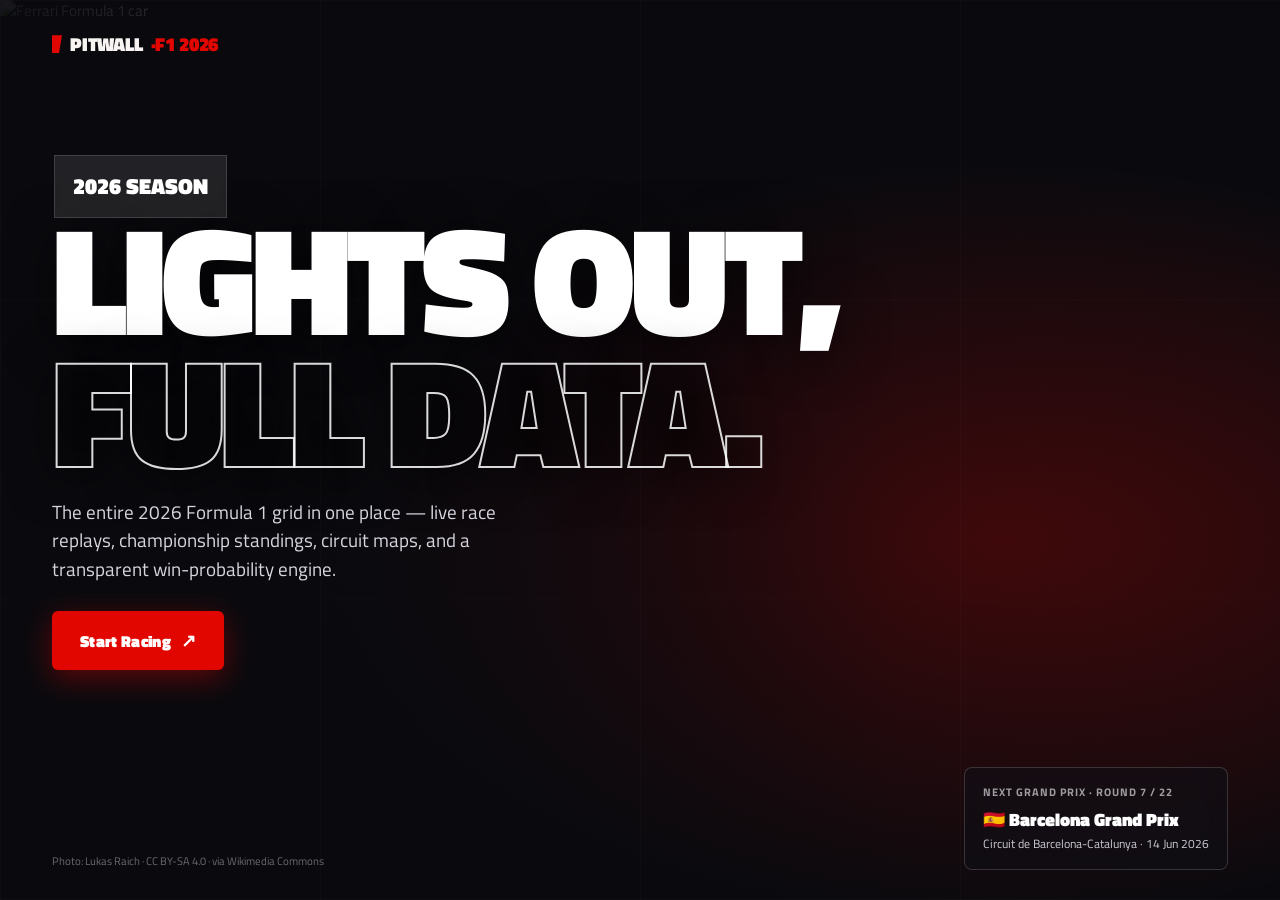
==== commit 9ff548ae: "Overview polish: per-circuit hero photos, blurred-banner driver cards, centered red section headers," ====
--- a/site/index.html
+++ b/site/index.html
@@ -17,7 +17,6 @@
   <div class="splash-wrap">
     <div class="splash-head">
       <a class="logo" href="dashboard.html" style="font-size:19px"><span class="sq"></span>PITWALL<span class="mk">·F1 2026</span></a>
-      <button class="splash-enter" onclick="enter()">Enter dashboard →</button>
     </div>
     <div class="splash-mid">
       <div class="splash-stat">2026 SEASON</div>
--- a/site/assets/theme.css
+++ b/site/assets/theme.css
@@ -95,14 +95,22 @@
 @media(max-width:760px){.splash-bg{object-position:70% center;opacity:.6}
   .splash-next{display:none}.splash-wrap{padding:22px}}
 
-/* ── overview: next-race hero ───────────────────────────────────────────── */
+/* ── overview: next-race hero (per-circuit photo) ───────────────────────── */
 .hero-race{position:relative;overflow:hidden;border-radius:var(--r-xl);
-  border:1px solid var(--outline-2);min-height:430px;display:grid;
+  border:1px solid var(--outline-2);min-height:460px;display:grid;
   grid-template-columns:1.5fr 1fr;gap:20px;padding:34px 36px;
   background:radial-gradient(120% 130% at 100% 0,rgba(225,6,0,.32),transparent 55%),
              linear-gradient(120deg,#0e0e15 0%,#1a1320 60%,#241016 100%)}
+.hero-photo{position:absolute;inset:0;width:100%;height:100%;object-fit:cover;
+  object-position:center;z-index:0}
+.hero-scrim{position:absolute;inset:0;z-index:1;background:
+  linear-gradient(90deg,rgba(12,12,16,.95) 0%,rgba(12,12,16,.78) 40%,rgba(12,12,16,.25) 72%,rgba(12,12,16,.05) 100%),
+  radial-gradient(100% 80% at 92% 70%,rgba(225,6,0,.28),transparent 55%),
+  linear-gradient(0deg,rgba(12,12,16,.7),transparent 50%)}
+.hero-race.has-photo .hero-track{opacity:.06}
+.hero-credit{position:absolute;left:12px;bottom:8px;z-index:3;font-size:9.5px;color:rgba(255,255,255,.4)}
 .hero-track{position:absolute;right:-4%;top:50%;transform:translateY(-50%);
-  width:58%;height:120%;opacity:.16;pointer-events:none}
+  width:58%;height:120%;opacity:.16;pointer-events:none;z-index:1}
 .hero-track path{fill:none;stroke:#fff;stroke-width:6;stroke-linejoin:round;stroke-linecap:round}
 .hero-inner{position:relative;z-index:2;align-self:center}
 .hero-eyebrow{display:flex;align-items:center;gap:10px;margin-bottom:14px}
@@ -119,29 +127,52 @@
   .hero-side{justify-self:start;text-align:left;margin-top:18px}.hero-side .countdown{justify-content:flex-start}
   .hero-track{width:90%;opacity:.10}}
 
-/* ── overview: headshot stat cards (championship leader etc.) ────────────── */
+/* ── overview: driver stat cards — portrait + frosted info banner ────────── */
 .lead-grid{display:grid;grid-template-columns:repeat(3,1fr);gap:14px;margin-top:16px}
-.lead-card{position:relative;overflow:hidden;border-radius:var(--r-lg);min-height:188px;
-  padding:16px 18px;border:1px solid var(--outline-2);
-  background:linear-gradient(135deg,color-mix(in srgb,var(--c,#444) 55%,#15151e),#15151e 78%)}
-.lead-card .shot{position:absolute;right:-6px;bottom:0;height:172px;width:auto;
-  object-fit:contain;object-position:bottom right;filter:drop-shadow(0 6px 14px rgba(0,0,0,.5));z-index:1}
-.lead-num{position:absolute;right:14px;top:8px;font-family:'Titillium Web';font-weight:900;
-  font-size:84px;line-height:1;color:rgba(255,255,255,.13);z-index:0;letter-spacing:-.04em}
-.lead-top{position:relative;z-index:2;display:flex;align-items:center;gap:8px;
-  font-family:'Titillium Web';font-weight:700;font-size:11px;letter-spacing:.08em;
-  text-transform:uppercase;color:#fff}
-.lead-body{position:relative;z-index:2;margin-top:auto}
-.lead-card{display:flex;flex-direction:column}
-.lead-name{position:relative;z-index:2;font-family:'Titillium Web';font-weight:800;
-  font-size:24px;margin-top:auto}
-.lead-meta{position:relative;z-index:2;color:#d7d5de;font-size:12.5px;margin-top:2px}
-.lead-stat{position:relative;z-index:2;font-family:'JetBrains Mono';font-weight:700;
-  font-size:30px;line-height:1;margin-top:8px}
-.lead-stat span{font-size:13px;color:#cfcdd6;font-weight:500}
-.delta{font-family:'JetBrains Mono';font-size:12px;font-weight:700}
+.lead-card{position:relative;overflow:hidden;border-radius:var(--r-lg);height:320px;
+  border:1px solid var(--outline-2);
+  background:linear-gradient(160deg,color-mix(in srgb,var(--c,#444) 78%,#0e0e14),
+            color-mix(in srgb,var(--c,#444) 30%,#0e0e14) 60%,#0e0e14)}
+.lead-photo{position:absolute;inset:0;display:flex;align-items:flex-end;justify-content:center;z-index:1}
+.lead-photo .shot{height:96%;width:auto;object-fit:contain;object-position:bottom center;
+  filter:drop-shadow(0 10px 22px rgba(0,0,0,.55))}
+.lead-banner{position:absolute;left:0;right:0;bottom:0;z-index:2;padding:14px 16px 15px;
+  background:linear-gradient(0deg,rgba(10,10,14,.92) 30%,rgba(10,10,14,.55) 75%,transparent);
+  -webkit-backdrop-filter:blur(3px);backdrop-filter:blur(3px)}
+.lead-top{display:flex;align-items:center;gap:8px;font-family:'Titillium Web';font-weight:700;
+  font-size:10.5px;letter-spacing:.08em;text-transform:uppercase;color:rgba(255,255,255,.8)}
+.lead-name{font-family:'Titillium Web';font-weight:800;font-size:23px;color:#fff;margin-top:4px}
+.lead-meta{color:#cfcdd6;font-size:12px;margin-top:1px}
+.lead-stat{font-family:'JetBrains Mono';font-weight:700;font-size:34px;line-height:1;margin-top:8px;color:#fff}
+.lead-stat .pct{font-size:20px}
+.lead-stat span{font-size:12px;color:#cfcdd6;font-weight:500;letter-spacing:.04em}
+.delta{font-family:'JetBrains Mono';font-size:11px;font-weight:700;margin-left:auto}
 .delta.up{color:var(--green)} .delta.down{color:var(--red)}
-@media(max-width:820px){.lead-grid{grid-template-columns:1fr}}
+@media(max-width:820px){.lead-grid{grid-auto-flow:column;grid-auto-columns:80%;
+  grid-template-columns:none;overflow-x:auto}}
+
+/* ── centered red section headers (Ferrari editorial) ────────────────────── */
+.sec-head{text-align:center;margin:38px 0 18px}
+.sec-head h2{font-family:'Titillium Web';font-weight:900;text-transform:uppercase;
+  letter-spacing:.02em;font-size:clamp(22px,3vw,32px);color:var(--lime);
+  text-shadow:0 2px 24px rgba(225,6,0,.35)}
+.sec-head .sec-sub{color:var(--muted);font-size:13px;margin-top:4px;text-transform:none;letter-spacing:0}
+.sec-head::after{content:"";display:block;width:54px;height:3px;background:var(--lime);
+  border-radius:2px;margin:12px auto 0}
+
+/* ── horizontal scroll-snap card rows ───────────────────────────────────── */
+.hscroll{display:flex;gap:14px;overflow-x:auto;scroll-snap-type:x mandatory;
+  padding-bottom:8px;scrollbar-width:thin;scrollbar-color:var(--lime) var(--l2)}
+.hscroll>*{scroll-snap-align:start;flex:1 0 320px;min-width:300px}
+.hscroll::-webkit-scrollbar{height:8px}
+.hscroll::-webkit-scrollbar-track{background:var(--l2);border-radius:999px}
+.hscroll::-webkit-scrollbar-thumb{background:linear-gradient(90deg,var(--lime),#ff4d44);border-radius:999px}
+@media(min-width:1000px){.hscroll{overflow:visible}.hscroll>*{flex:1 1 0}}
+
+/* ── ghost button (hero secondary) ──────────────────────────────────────── */
+.btn.ghost{background:rgba(255,255,255,.06);border-color:rgba(255,255,255,.3);color:#fff;
+  backdrop-filter:blur(6px)}
+.btn.ghost:hover{background:rgba(255,255,255,.14);border-color:#fff;color:#fff}
 
 /* ── overview: podium cards + collapsible standings ─────────────────────── */
 .pod-grid{display:grid;grid-template-columns:repeat(3,1fr);gap:14px}
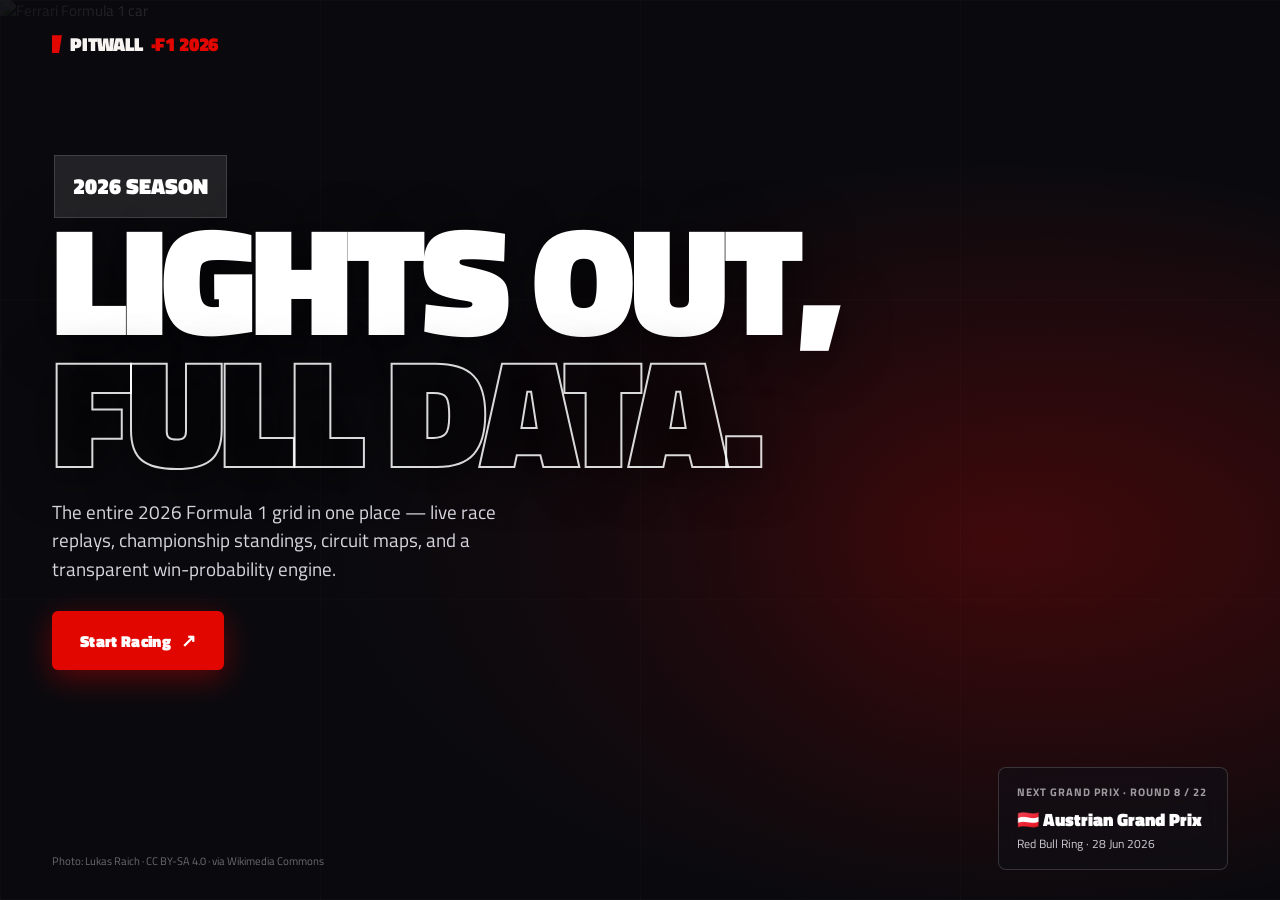
==== commit 6f6fcebd: "Dashboard: latest race + model refresh; FINALISTS image-back championship cards (driver headshots + " ====
--- a/site/index.html
+++ b/site/index.html
@@ -31,9 +31,9 @@
     <div class="splash-foot">
       <div class="splash-credit">Photo: Lukas Raich · CC BY-SA 4.0 · via Wikimedia Commons</div>
       <a class="splash-next" href="dashboard.html" onclick="enter();return false;">
-        <div class="caps">Next Grand Prix · Round 7 / 22</div>
-        <div class="nx-name">🇪🇸 Barcelona Grand Prix</div>
-        <div class="nx-meta">Circuit de Barcelona-Catalunya · 14 Jun 2026</div>
+        <div class="caps">Next Grand Prix · Round 8 / 22</div>
+        <div class="nx-name">🇦🇹 Austrian Grand Prix</div>
+        <div class="nx-meta">Red Bull Ring · 28 Jun 2026</div>
       </a>
     </div>
   </div>
--- a/site/assets/theme.css
+++ b/site/assets/theme.css
@@ -127,29 +127,85 @@
   .hero-side{justify-self:start;text-align:left;margin-top:18px}.hero-side .countdown{justify-content:flex-start}
   .hero-track{width:90%;opacity:.10}}
 
-/* ── overview: driver stat cards — portrait + frosted info banner ────────── */
+/* ── overview: driver stat cards — photo + frosted banner + name strip ───── */
 .lead-grid{display:grid;grid-template-columns:repeat(3,1fr);gap:14px;margin-top:16px}
-.lead-card{position:relative;overflow:hidden;border-radius:var(--r-lg);height:320px;
-  border:1px solid var(--outline-2);
-  background:linear-gradient(160deg,color-mix(in srgb,var(--c,#444) 78%,#0e0e14),
-            color-mix(in srgb,var(--c,#444) 30%,#0e0e14) 60%,#0e0e14)}
-.lead-photo{position:absolute;inset:0;display:flex;align-items:flex-end;justify-content:center;z-index:1}
-.lead-photo .shot{height:96%;width:auto;object-fit:contain;object-position:bottom center;
-  filter:drop-shadow(0 10px 22px rgba(0,0,0,.55))}
-.lead-banner{position:absolute;left:0;right:0;bottom:0;z-index:2;padding:14px 16px 15px;
-  background:linear-gradient(0deg,rgba(10,10,14,.92) 30%,rgba(10,10,14,.55) 75%,transparent);
-  -webkit-backdrop-filter:blur(3px);backdrop-filter:blur(3px)}
+.lead-card{position:relative;overflow:hidden;border-radius:var(--r-lg);height:380px;
+  display:flex;flex-direction:column;justify-content:flex-end;border:1px solid var(--outline-2);
+  background:linear-gradient(165deg,color-mix(in srgb,var(--c,#444) 85%,#0c0c12),
+            color-mix(in srgb,var(--c,#444) 38%,#0c0c12) 55%,#0c0c12)}
+.lead-photo{position:absolute;inset:0;display:flex;align-items:flex-end;justify-content:center;z-index:0}
+.lead-photo .shot{height:100%;width:auto;object-fit:contain;object-position:bottom center;
+  filter:drop-shadow(0 12px 26px rgba(0,0,0,.6))}
+.lead-banner{position:relative;z-index:2;padding:16px 18px 12px;
+  background:linear-gradient(0deg,rgba(8,8,12,.55),rgba(8,8,12,.18) 70%,transparent);
+  -webkit-backdrop-filter:blur(2px);backdrop-filter:blur(2px)}
 .lead-top{display:flex;align-items:center;gap:8px;font-family:'Titillium Web';font-weight:700;
-  font-size:10.5px;letter-spacing:.08em;text-transform:uppercase;color:rgba(255,255,255,.8)}
-.lead-name{font-family:'Titillium Web';font-weight:800;font-size:23px;color:#fff;margin-top:4px}
-.lead-meta{color:#cfcdd6;font-size:12px;margin-top:1px}
-.lead-stat{font-family:'JetBrains Mono';font-weight:700;font-size:34px;line-height:1;margin-top:8px;color:#fff}
-.lead-stat .pct{font-size:20px}
-.lead-stat span{font-size:12px;color:#cfcdd6;font-weight:500;letter-spacing:.04em}
-.delta{font-family:'JetBrains Mono';font-size:11px;font-weight:700;margin-left:auto}
+  font-size:12px;letter-spacing:.1em;text-transform:uppercase;color:rgba(255,255,255,.82)}
+.lead-big{font-family:'JetBrains Mono';font-weight:700;font-size:48px;line-height:1.05;
+  color:#fff;letter-spacing:-.02em;display:flex;align-items:baseline;gap:9px;
+  text-shadow:0 2px 18px rgba(0,0,0,.5)}
+.lead-big .unit{font-size:13px;font-weight:500;color:rgba(255,255,255,.5);letter-spacing:.06em}
+.lead-big .pct{font-size:30px;color:rgba(255,255,255,.7)}
+.delta{font-size:13px;font-weight:700;margin-left:auto}
 .delta.up{color:var(--green)} .delta.down{color:var(--red)}
-@media(max-width:820px){.lead-grid{grid-auto-flow:column;grid-auto-columns:80%;
-  grid-template-columns:none;overflow-x:auto}}
+.lead-foot{position:relative;z-index:2;display:flex;align-items:center;gap:10px;
+  padding:12px 18px 15px;background:rgba(7,7,11,.95);border-top:1px solid rgba(255,255,255,.08);
+  font-family:'Titillium Web';font-weight:600;font-size:17px;color:#fff}
+.lead-foot .fl{font-size:19px;line-height:1}
+@media(max-width:820px){.lead-grid{grid-auto-flow:column;grid-auto-columns:82%;
+  grid-template-columns:none;overflow-x:auto;scroll-snap-type:x mandatory}
+  .lead-grid>*{scroll-snap-align:start}}
+
+/* ── FINALISTS-style championship cards (image behind, dark blur) ────────── */
+.fin-grid{display:grid;grid-template-columns:repeat(3,1fr);gap:14px}
+.fin-card{position:relative;height:176px;border-radius:var(--r-lg);overflow:hidden;
+  border:1px solid var(--outline-2);background:#0c0c12}
+.fin-card.lead{box-shadow:inset 0 0 0 1px color-mix(in srgb,var(--c,#444) 55%,transparent)}
+.fin-bg{position:absolute;inset:0;width:100%;height:100%;object-fit:cover;object-position:center right;z-index:0}
+.fin-card.driver .fin-bg{object-position:top right;height:104%}
+.fin-scrim{position:absolute;inset:0;z-index:1;background:
+  linear-gradient(90deg,rgba(8,8,12,.94) 0%,rgba(8,8,12,.62) 48%,rgba(8,8,12,.15) 100%),
+  linear-gradient(0deg,color-mix(in srgb,var(--c,#444) 35%,transparent),transparent 60%)}
+.fin-bar{position:absolute;left:0;top:0;bottom:0;width:5px;background:var(--c,#888);z-index:2}
+.fin-place{position:absolute;top:12px;right:12px;z-index:3;background:#fff;color:#0c0c12;
+  font-family:'Titillium Web';font-weight:800;font-size:10.5px;letter-spacing:.06em;
+  padding:4px 10px;border-radius:4px}
+.fin-top{position:absolute;top:13px;left:16px;z-index:3;display:flex;align-items:center;gap:7px;
+  font-family:'Titillium Web';font-weight:700;font-size:11.5px;letter-spacing:.04em;color:#fff;
+  text-transform:uppercase}
+.fin-pts{position:absolute;left:16px;bottom:38px;z-index:3;font-family:'JetBrains Mono';
+  font-weight:700;font-size:38px;line-height:1;color:#fff;text-shadow:0 2px 16px rgba(0,0,0,.6);
+  display:flex;align-items:baseline;gap:7px}
+.fin-pts span{font-size:13px;font-weight:500;color:rgba(255,255,255,.6)}
+.fin-name{position:absolute;left:16px;bottom:13px;z-index:3;font-family:'Titillium Web';
+  font-weight:700;font-size:16px;color:#fff}
+@media(max-width:820px){.fin-grid{grid-auto-flow:column;grid-auto-columns:84%;
+  grid-template-columns:none;overflow-x:auto;scroll-snap-type:x mandatory}
+  .fin-grid>*{scroll-snap-align:start}}
+
+/* ── photo-led news feed (single horizontal scroll) ─────────────────────── */
+.news-feed{display:flex;gap:14px;overflow-x:auto;scroll-snap-type:x mandatory;padding-bottom:10px;
+  scrollbar-width:thin;scrollbar-color:var(--lime) var(--l2)}
+.news-feed::-webkit-scrollbar{height:8px}
+.news-feed::-webkit-scrollbar-track{background:var(--l2);border-radius:999px}
+.news-feed::-webkit-scrollbar-thumb{background:linear-gradient(90deg,var(--lime),#ff4d44);border-radius:999px}
+.nf-card{flex:0 0 300px;scroll-snap-align:start;border-radius:var(--r-lg);overflow:hidden;
+  border:1px solid var(--outline-2);background:var(--l1);display:flex;flex-direction:column;
+  text-decoration:none;transition:.15s}
+a.nf-card:hover{border-color:var(--lime);transform:translateY(-2px)}
+.nf-img{height:168px;background-size:cover;background-position:center;background-color:#15151e}
+.nf-noimg,.nf-img.inc-crash,.nf-img.inc-mech,.nf-img.inc-other{display:flex;align-items:center;justify-content:center}
+.nf-noimg{background:linear-gradient(135deg,var(--lime),#7a0400);font-family:'Titillium Web';
+  font-weight:900;font-size:22px;color:rgba(255,255,255,.85);letter-spacing:.04em}
+.nf-img.inc-crash{background:radial-gradient(circle,#3a1010,#15151e);font-size:46px}
+.nf-img.inc-mech{background:radial-gradient(circle,#3a2e10,#15151e);font-size:46px}
+.nf-img.inc-other{background:radial-gradient(circle,#2a2a33,#15151e);font-size:46px}
+.nf-body{padding:12px 14px 14px;display:flex;flex-direction:column;gap:5px;flex:1}
+.nf-cat{font-family:'Titillium Web';font-weight:700;font-size:10px;letter-spacing:.08em;
+  text-transform:uppercase;color:var(--lime)}
+.nf-cat.red{color:#ff6b62}
+.nf-title{font-family:'Titillium Web';font-weight:600;font-size:14px;line-height:1.32;color:var(--on)}
+.nf-date{margin-top:auto;font-family:'JetBrains Mono';font-size:10px;color:var(--muted)}
 
 /* ── centered red section headers (Ferrari editorial) ────────────────────── */
 .sec-head{text-align:center;margin:38px 0 18px}
